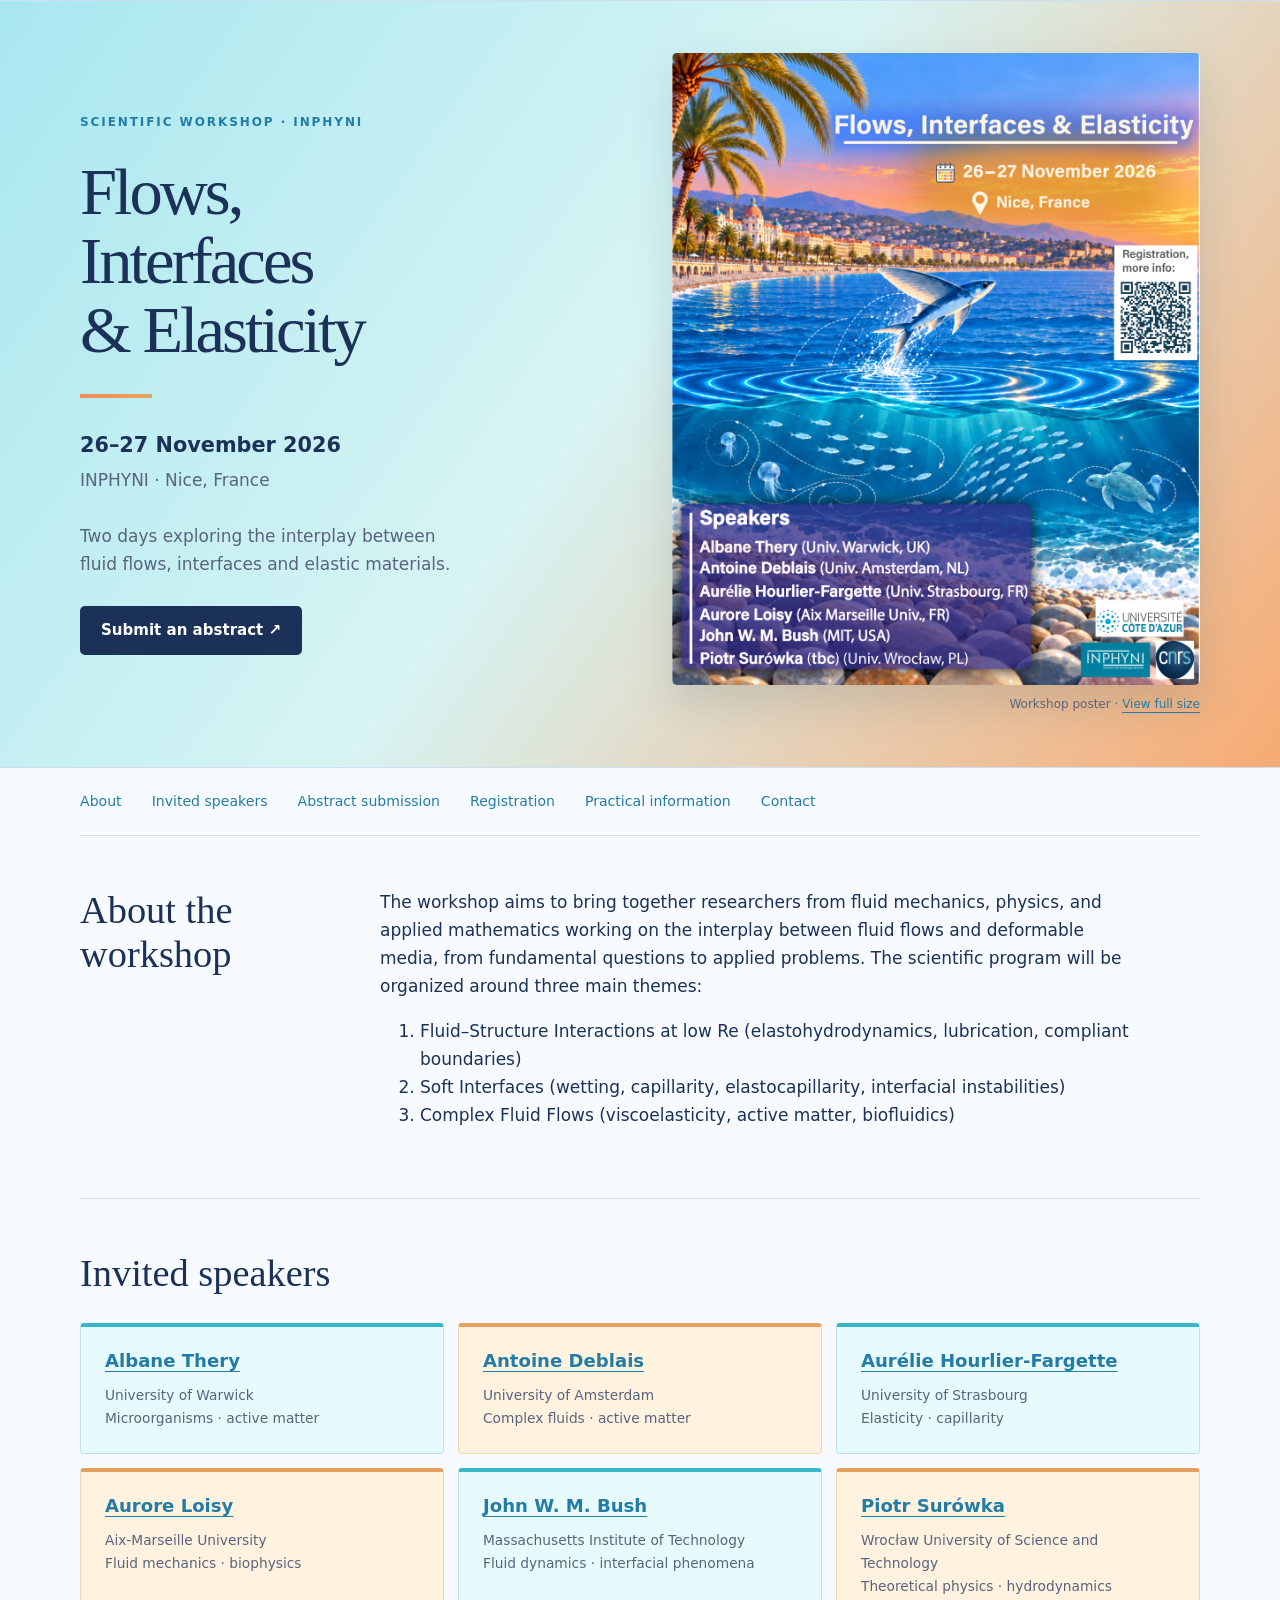
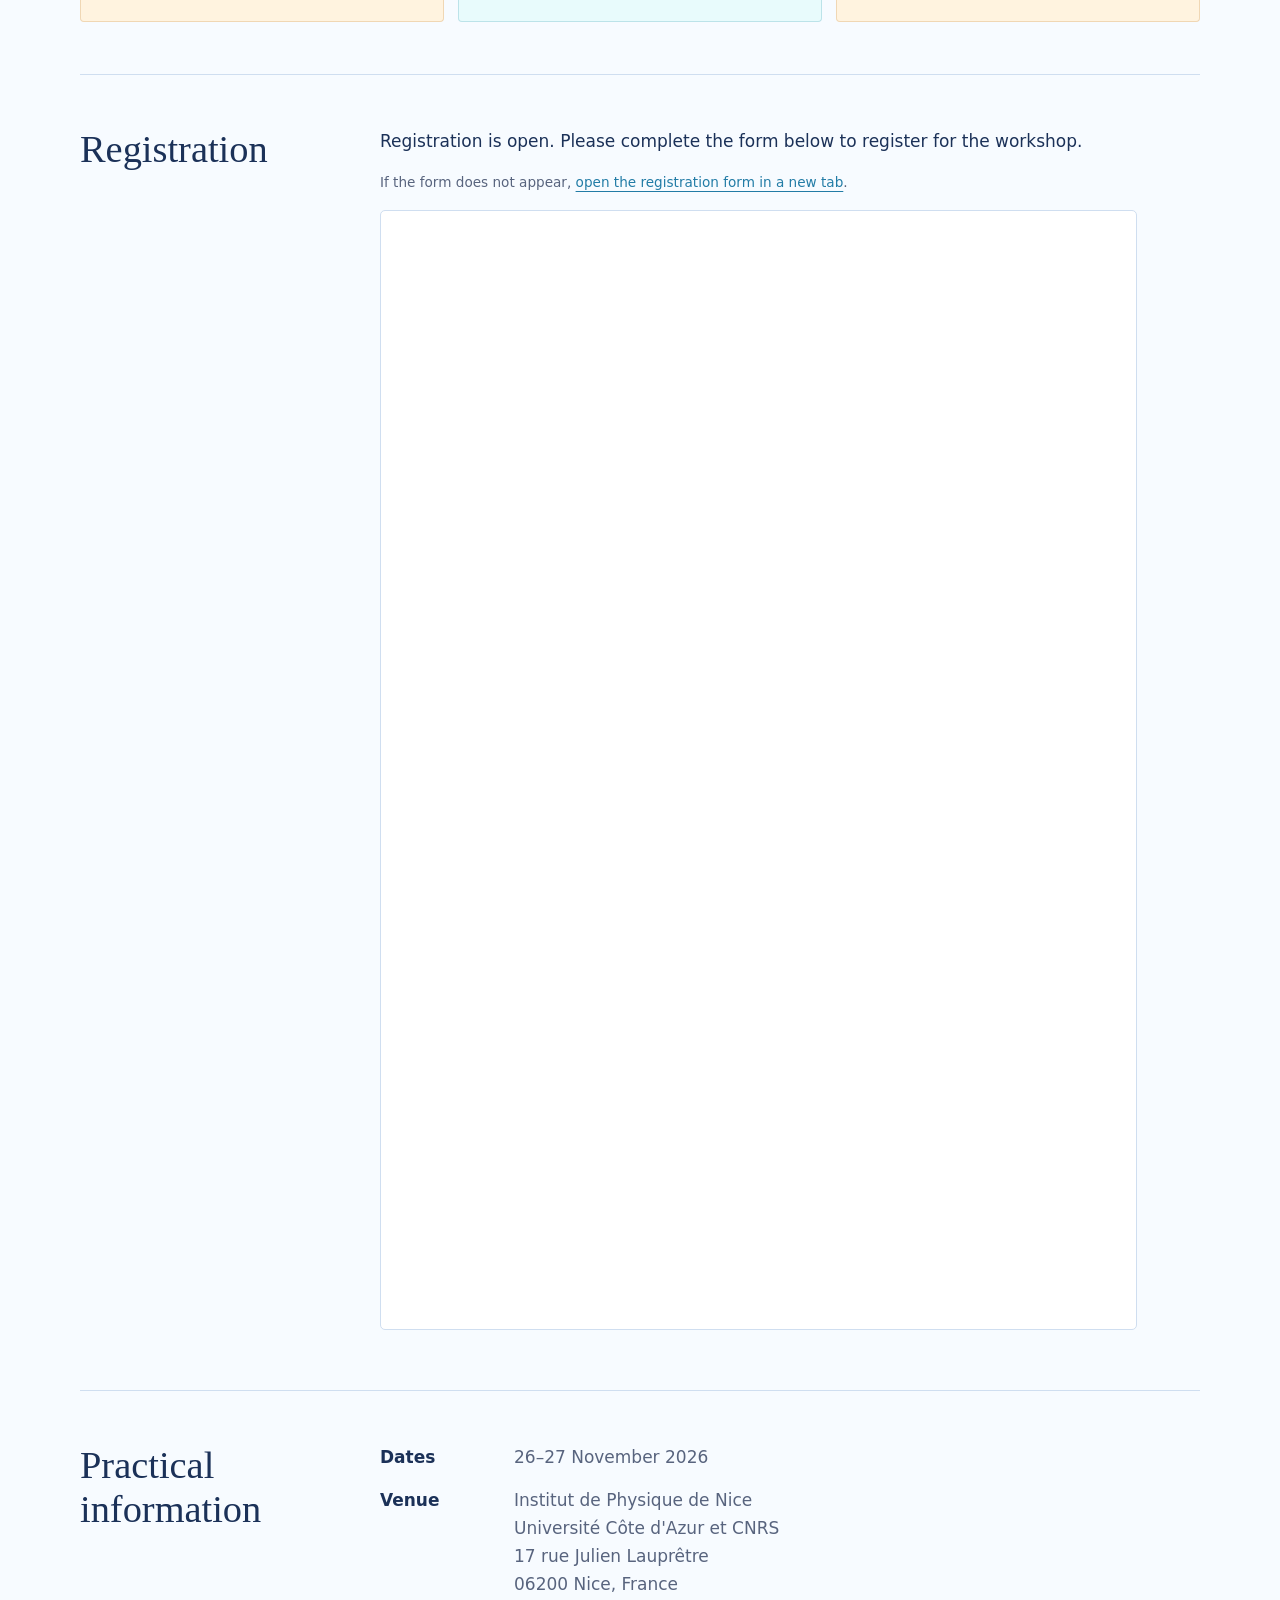
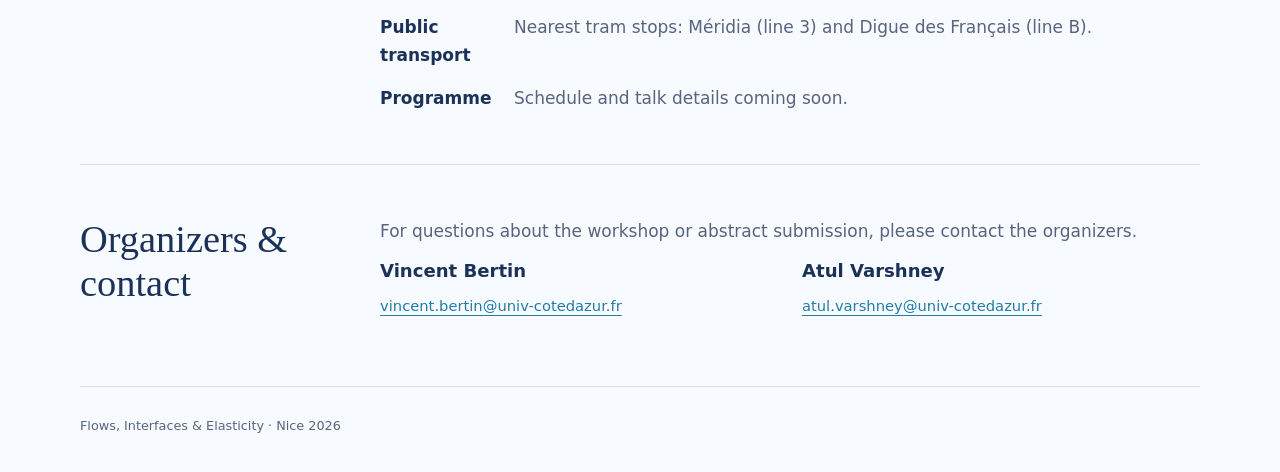
==== workshop2026.html @ 9daca14d "Add files via upload" ====
<!doctype html>
<html lang="en">
<head>
<meta charset="utf-8">
<meta name="viewport" content="width=device-width, initial-scale=1">
<meta name="description" content="Flows, Interfaces & Elasticity — a workshop at INPHYNI, Nice, France, 26–27 November 2026.">
<title>Flows, Interfaces &amp; Elasticity | Nice · November 2026</title>
<style>
:root{--ink:#143c53;--muted:#526a77;--blue:#006d91;--cyan:#bdeaf0;--paper:#f8faf9;--line:#d5e3e6;--orange:#ffd1ad;--pink:#edb7c8}
*{box-sizing:border-box}body{margin:0;background:var(--paper);color:var(--ink);font:17px/1.65 system-ui,-apple-system,BlinkMacSystemFont,"Segoe UI",sans-serif}a{color:var(--blue);text-underline-offset:4px}a:hover{text-decoration-thickness:2px}a:focus-visible{outline:3px solid #c35932;outline-offset:5px}p{margin:0 0 1rem}h1,h2,h3{line-height:1.15;margin:0;font-weight:600}h2{font-family:Georgia,serif;font-size:clamp(1.8rem,3vw,2.4rem);font-weight:400}h3{font-size:1.13rem}.wrap{width:min(1120px,calc(100% - 48px));margin:auto}.skip{position:absolute;left:16px;top:-80px;background:white;padding:10px;z-index:10}.skip:focus{top:12px}.topbar{display:flex;justify-content:space-between;align-items:center;gap:20px;padding:23px 0;font-size:.85rem}.topbar a{text-decoration:none}.edition{color:var(--muted)}.hero{background:linear-gradient(125deg,#e3f4f5 0%,#f5f6ef 57%,#f9ded9 100%);border-block:1px solid var(--line)}.hero-inner{display:grid;grid-template-columns:1fr 1fr;gap:64px;align-items:center;padding:52px 0}.eyebrow{font-size:.75rem;font-weight:700;letter-spacing:.16em;text-transform:uppercase;color:var(--blue);margin-bottom:24px}h1{font-family:Georgia,"Times New Roman",serif;font-size:clamp(2.8rem,5.2vw,4.6rem);font-weight:400;letter-spacing:-.045em;line-height:1.04}h1 span{display:block}.accent{width:72px;height:4px;background:linear-gradient(90deg,#ea9561,var(--pink));margin:30px 0}.date{font-size:1.3rem;font-weight:600;margin-bottom:3px}.place{color:var(--muted);margin-bottom:28px}.intro{max-width:36ch;color:var(--muted)}.button{display:inline-block;background:var(--ink);color:white;padding:12px 21px;border-radius:5px;text-decoration:none;font-size:.94rem;font-weight:600;margin-top:12px}.button:hover{background:var(--blue)}figure{margin:0}figure img{display:block;width:100%;height:auto;border-radius:5px;box-shadow:0 18px 45px #163c5326}figcaption{font-size:.75rem;margin-top:10px;color:var(--muted);text-align:right}.nav{display:flex;flex-wrap:wrap;gap:12px 30px;padding:22px 0;border-bottom:1px solid var(--line);font-size:.88rem}.nav a{text-decoration:none}section{padding:52px 0;border-bottom:1px solid var(--line);scroll-margin-top:20px}.section-grid{display:grid;grid-template-columns:260px 1fr;gap:40px}.copy{max-width:70ch}.muted{color:var(--muted)}.speakers{list-style:none;padding:0;margin:28px 0 0;display:grid;grid-template-columns:repeat(3,1fr);gap:14px}.speakers li{padding:24px;background:white;border:1px solid var(--line);border-top:3px solid var(--cyan);border-radius:4px}.speakers li:nth-child(even){border-top-color:var(--pink)}.speakers p{font-size:.86rem;color:var(--muted);margin:12px 0 0}.submission{background:#eef6f6;padding:28px;border-left:3px solid var(--blue);border-radius:0 5px 5px 0}.submission .button{margin:4px 0 16px}.small{font-size:.85rem}dl{margin:0;display:grid;grid-template-columns:110px 1fr;gap:15px 24px}dt{font-weight:600}dd{margin:0;color:var(--muted)}.contacts{display:grid;grid-template-columns:1fr 1fr;gap:24px}.contacts p{margin-top:12px;font-size:.92rem;overflow-wrap:anywhere}.todo{display:inline-block;background:#ffede3;color:#7c4027;padding:3px 9px;border-radius:4px;font-size:.8rem}footer{padding:28px 0 36px;display:flex;justify-content:space-between;gap:20px;color:var(--muted);font-size:.8rem}
@media(max-width:800px){.hero-inner{gap:30px}.section-grid{grid-template-columns:1fr;gap:24px}.speakers{grid-template-columns:repeat(2,1fr)}.hero-inner{padding:36px 0}h1{font-size:3rem}}
@media(max-width:580px){.wrap{width:calc(100% - 36px)}.hero-inner{grid-template-columns:1fr;gap:32px}.hero figure{max-width:420px;width:100%;margin:auto}.topbar{font-size:.76rem}.edition{white-space:nowrap}h1{font-size:clamp(2.8rem,11vw,3.6rem)}.hero .intro{max-width:none}.nav{gap:12px 22px}.speakers,.contacts{grid-template-columns:1fr}section{padding:36px 0}.submission{padding:22px}dl{grid-template-columns:1fr;gap:4px}dd{margin-bottom:14px}footer{flex-direction:column;gap:8px}}
@media print{body{background:white;font-size:11pt}.hero{background:white}.hero-inner{gap:30px;padding:20px 0}.topbar,.nav,.skip,.button{display:none}section{padding:22px 0}figure img{box-shadow:none}a{color:inherit}.speakers li,.submission{break-inside:avoid}}
</style>
<style>
:root { --ink: #1b3158; --muted: #58647e; --blue: #227ca6; --cyan: #aee8ef; --paper: #f7fbff; --line: #cfdef0; --orange: #f5a568; --pink: #e8a261; }
.hero { background: linear-gradient(125deg, #a8e7ef 0%, #d7f4f4 48%, #f7aa72 100%); }
.accent { background: linear-gradient(90deg, #f28a59, var(--pink)); }
.speakers li { background: #e8fbfc; border-color: #bce3e9; border-top: 4px solid #35b8c7; }
.speakers li:nth-child(even) { background: #fff3df; border-color: #f0d7b4; border-top-color: #e6a05e; }
.submission { background: transparent; border-left: 4px solid #35b8c7; }
.registration-frame { width: 100%; min-height: 1120px; border: 1px solid var(--line); border-radius: 5px; background: white; }
</style>
</head>
<body>
<a class="skip" href="#main">Skip to content</a>
<main id="main">
<div class="hero"><div class="wrap hero-inner">
<div><p class="eyebrow">Scientific workshop · INPHYNI</p><h1>Flows,<span>Interfaces</span><span>&amp; Elasticity</span></h1><div class="accent" aria-hidden="true"></div><p class="date">26–27 November 2026</p><p class="place">INPHYNI · Nice, France</p><p class="intro">Two days exploring the interplay between fluid flows, interfaces and elastic materials.</p><a class="button" href="#abstracts">Submit an abstract <span aria-hidden="true">↗</span></a></div>
<figure><a href="workshop2026-poster.png" aria-label="View the full workshop poster"><img src="workshop2026-poster.png" width="1145" height="1375" alt="Workshop poster: Flows, Interfaces &amp; Elasticity, 26–27 November 2026, Nice, France. A flying fish rises above a turquoise Mediterranean sea beneath a pink and orange sunset."></a><figcaption>Workshop poster · <a href="workshop2026-poster.png">View full size</a></figcaption></figure>
</div></div>
<div class="wrap">
<nav class="nav" aria-label="Workshop sections"><a href="#about">About</a><a href="#speakers">Invited speakers</a><a href="#abstracts">Abstract submission</a><a href="#registration">Registration</a><a href="#practical">Practical information</a><a href="#contact">Contact</a></nav>
<section id="about" class="section-grid"><h2>About the workshop</h2><div class="copy"><p>The workshop aims to bring together researchers from fluid mechanics, physics, and applied mathematics working on the interplay between fluid flows and deformable media, from fundamental questions to applied problems. The scientific program will be organized around three main themes:</p><ol><li>Fluid–Structure Interactions at low Re (elastohydrodynamics, lubrication, compliant boundaries)</li><li>Soft Interfaces (wetting, capillarity, elastocapillarity, interfacial instabilities)</li><li>Complex Fluid Flows (viscoelasticity, active matter, biofluidics)</li></ol></div></section>
<section id="speakers"><h2>Invited speakers</h2>
<ul class="speakers"><li><h3><a href="https://warwick.ac.uk/fac/sci/maths/people/staff/thery/" target="_blank" rel="noopener">Albane Thery</a></h3><p>University of Warwick<br>Microorganisms · active matter</p></li><li><h3><a href="https://www.uva.nl/en/profile/d/e/a.deblais/a.deblais.html" target="_blank" rel="noopener">Antoine Deblais</a></h3><p>University of Amsterdam<br>Complex fluids · active matter</p></li><li><h3><a href="https://ics-cnrs.unistra.fr/member-1005-Hourlier-Fargette%20Aur%C3%A9lie.html" target="_blank" rel="noopener">Aurélie Hourlier-Fargette</a></h3><p>University of Strasbourg<br>Elasticity · capillarity</p></li><li><h3><a href="https://auroreloisy.github.io/" target="_blank" rel="noopener">Aurore Loisy</a></h3><p>Aix-Marseille University<br>Fluid mechanics · biophysics</p></li><li><h3><a href="https://math.mit.edu/directory/profile.html?pid=35" target="_blank" rel="noopener">John W. M. Bush</a></h3><p>Massachusetts Institute of Technology<br>Fluid dynamics · interfacial phenomena</p></li><li><h3><a href="https://surowka.kft.pwr.edu.pl/" target="_blank" rel="noopener">Piotr Surówka</a></h3><p>Wrocław University of Science and Technology<br>Theoretical physics · hydrodynamics</p></li></ul></section>
<section id="registration" class="section-grid"><h2>Registration</h2><div class="copy"><p>Registration is open. Please complete the form below to register for the workshop.</p><p class="small muted">If the form does not appear, <a href="https://docs.google.com/forms/d/e/1FAIpQLScHhDql3M7NqMBS3jYIjuFg_qmrz_577LHNUtNc5DKXLrAidw/viewform?usp=publish-editor" target="_blank" rel="noopener">open the registration form in a new tab</a>.</p><iframe class="registration-frame" src="https://docs.google.com/forms/d/e/1FAIpQLScHhDql3M7NqMBS3jYIjuFg_qmrz_577LHNUtNc5DKXLrAidw/viewform?embedded=true" title="Workshop registration form">Loading…</iframe></div></section>
<section id="practical" class="section-grid"><h2>Practical information</h2><dl><dt>Dates</dt><dd><time datetime="2026-11-26">26</time>–<time datetime="2026-11-27">27 November 2026</time></dd><dt>Venue</dt><dd>Institut de Physique de Nice<br>Université Côte d'Azur et CNRS<br>17 rue Julien Lauprêtre<br>06200 Nice, France</dd><dt>Public transport</dt><dd>Nearest tram stops: Méridia (line 3) and Digue des Français (line B).</dd><dt>Programme</dt><dd>Schedule and talk details coming soon.</dd></dl></section>
<section id="contact" class="section-grid"><h2>Organizers &amp; contact</h2><div><p class="muted">For questions about the workshop or abstract submission, please contact the organizers.</p><div class="contacts"><div><h3>Vincent Bertin</h3><p><a href="mailto:vincent.bertin@univ-cotedazur.fr">vincent.bertin@univ-cotedazur.fr</a></p></div><div><h3>Atul Varshney</h3><p><a href="mailto:atul.varshney@univ-cotedazur.fr">atul.varshney@univ-cotedazur.fr</a></p></div></div></div></section>
<footer><span>Flows, Interfaces &amp; Elasticity · Nice 2026</span></footer>
</div>
</main>
</body>
</html>
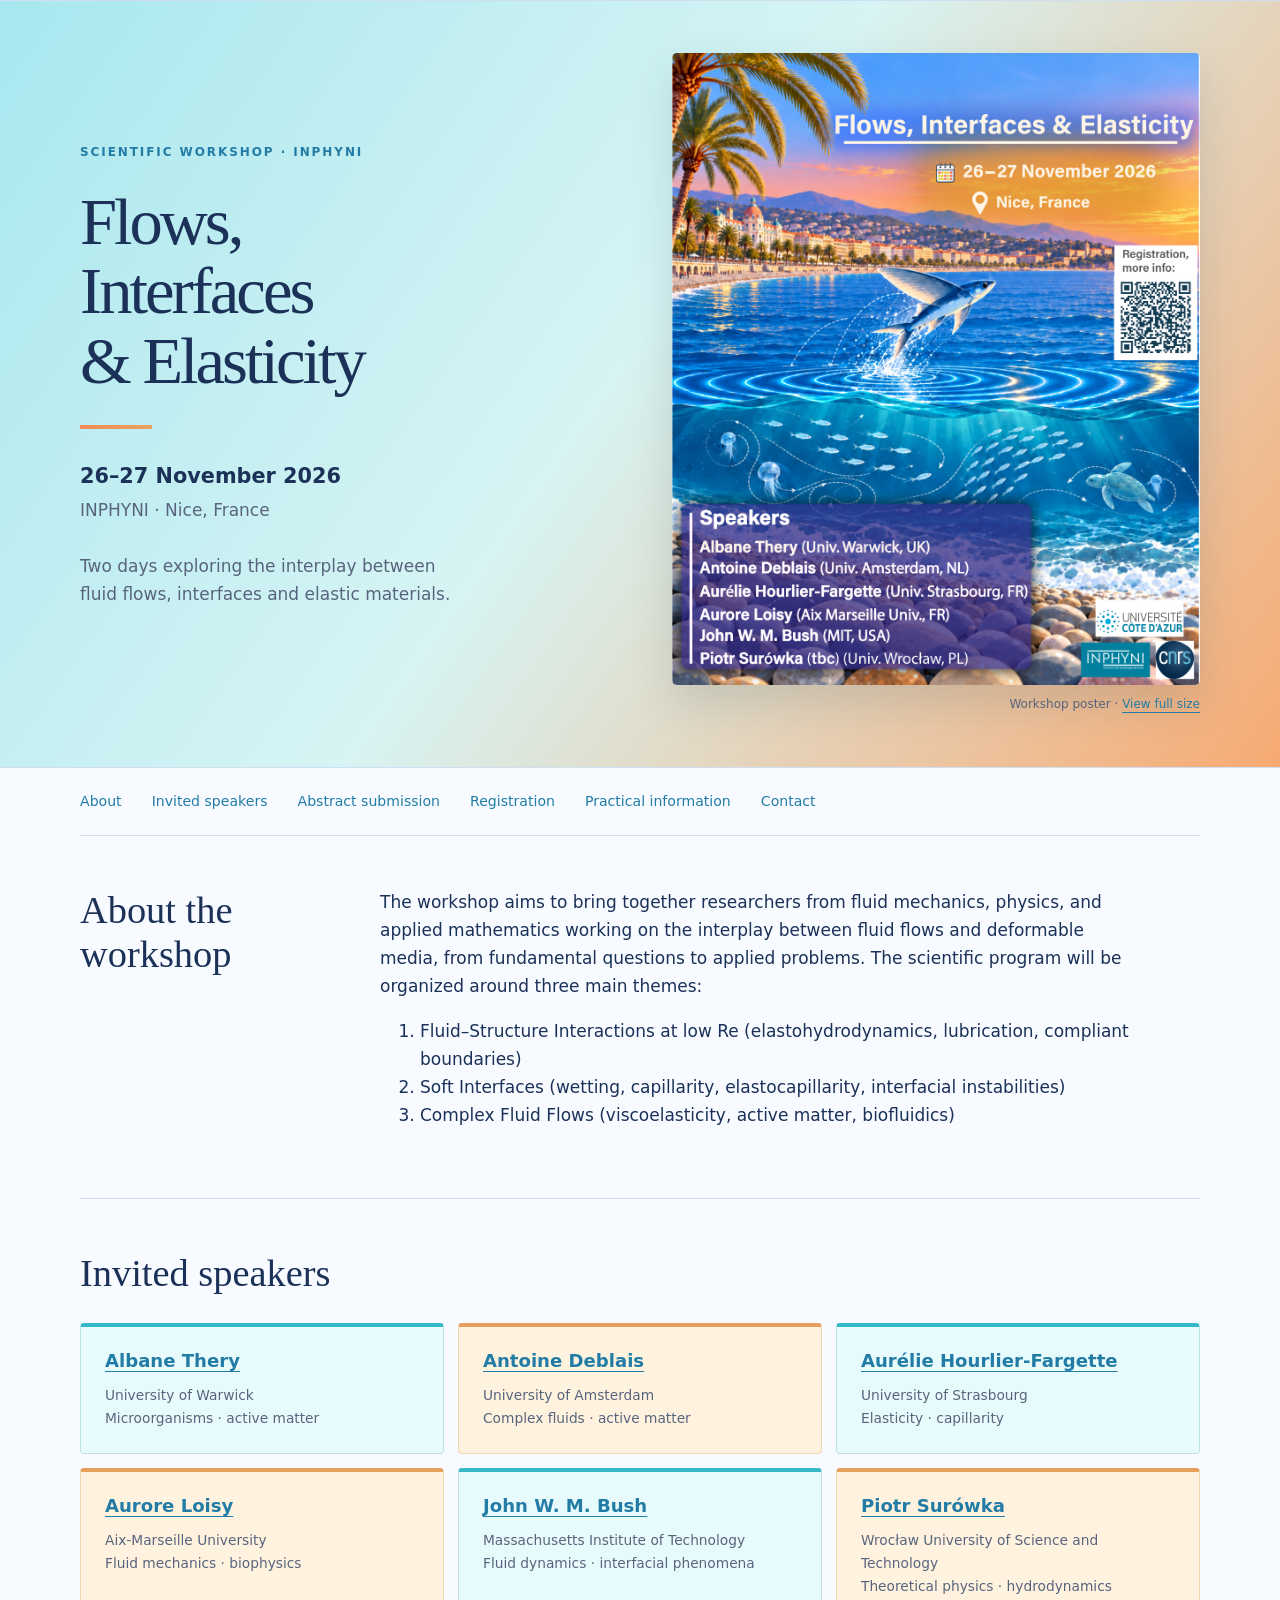
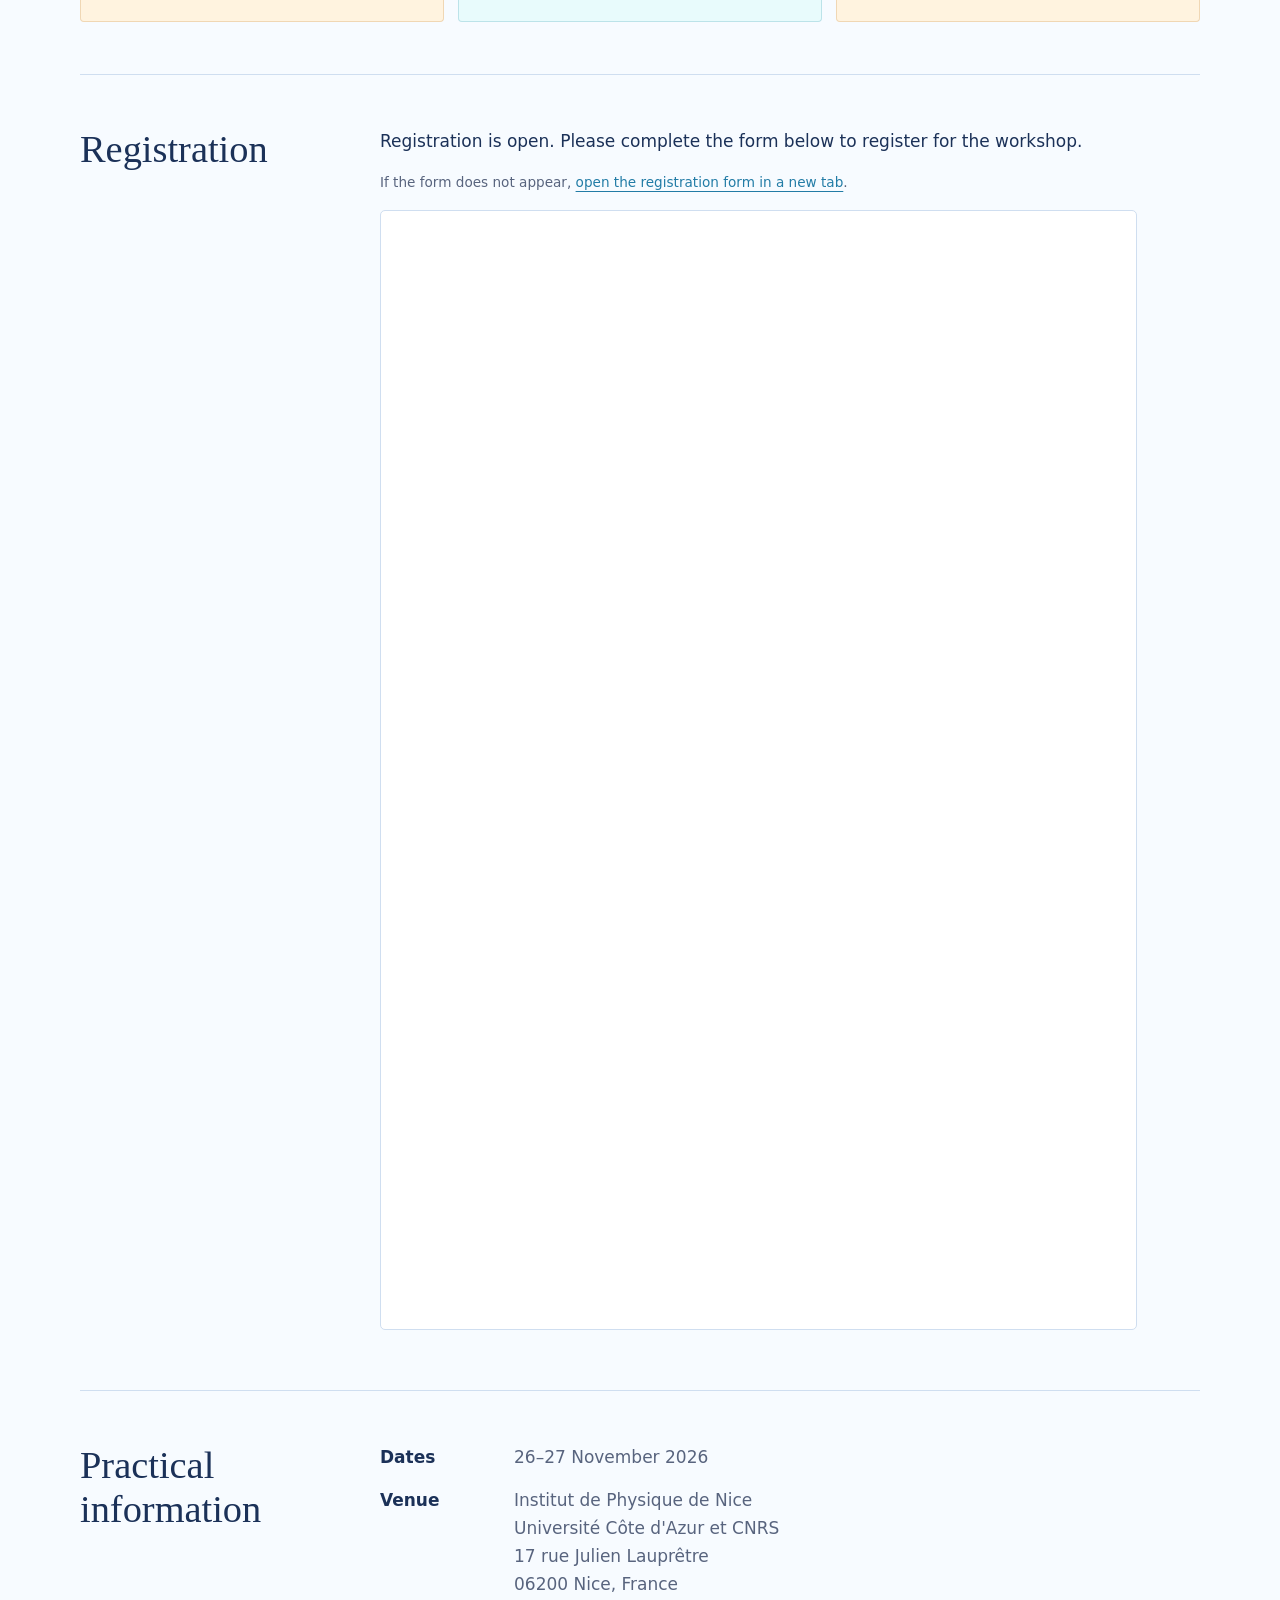
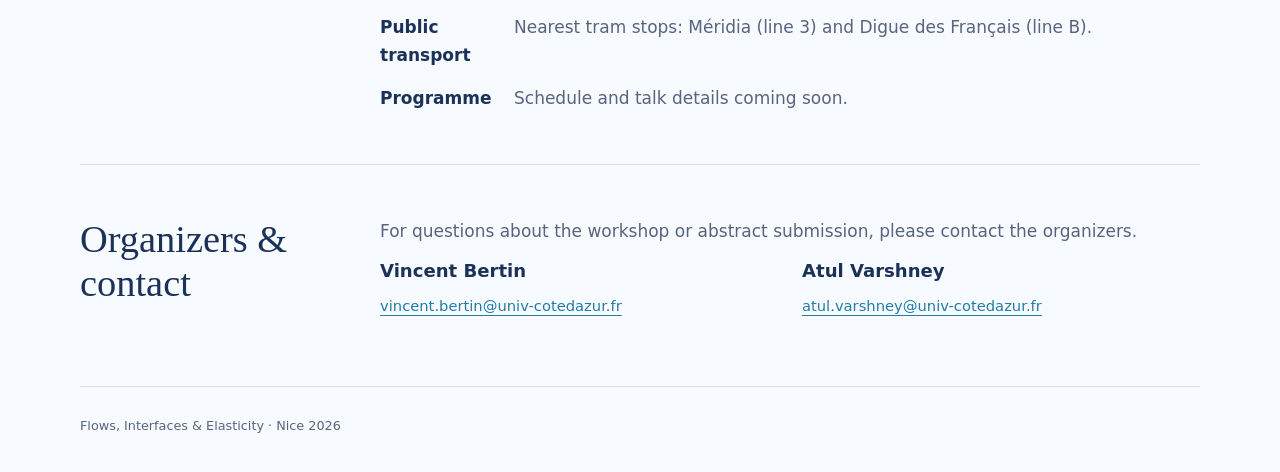
==== commit 0c85174c: "Add files via upload" ====
--- a/workshop2026.html
+++ b/workshop2026.html
@@ -26,7 +26,7 @@
 <a class="skip" href="#main">Skip to content</a>
 <main id="main">
 <div class="hero"><div class="wrap hero-inner">
-<div><p class="eyebrow">Scientific workshop · INPHYNI</p><h1>Flows,<span>Interfaces</span><span>&amp; Elasticity</span></h1><div class="accent" aria-hidden="true"></div><p class="date">26–27 November 2026</p><p class="place">INPHYNI · Nice, France</p><p class="intro">Two days exploring the interplay between fluid flows, interfaces and elastic materials.</p><a class="button" href="#abstracts">Submit an abstract <span aria-hidden="true">↗</span></a></div>
+<div><p class="eyebrow">Scientific workshop · INPHYNI</p><h1>Flows,<span>Interfaces</span><span>&amp; Elasticity</span></h1><div class="accent" aria-hidden="true"></div><p class="date">26–27 November 2026</p><p class="place">INPHYNI · Nice, France</p><p class="intro">Two days exploring the interplay between fluid flows, interfaces and elastic materials.</p></div>
 <figure><a href="workshop2026-poster.png" aria-label="View the full workshop poster"><img src="workshop2026-poster.png" width="1145" height="1375" alt="Workshop poster: Flows, Interfaces &amp; Elasticity, 26–27 November 2026, Nice, France. A flying fish rises above a turquoise Mediterranean sea beneath a pink and orange sunset."></a><figcaption>Workshop poster · <a href="workshop2026-poster.png">View full size</a></figcaption></figure>
 </div></div>
 <div class="wrap">
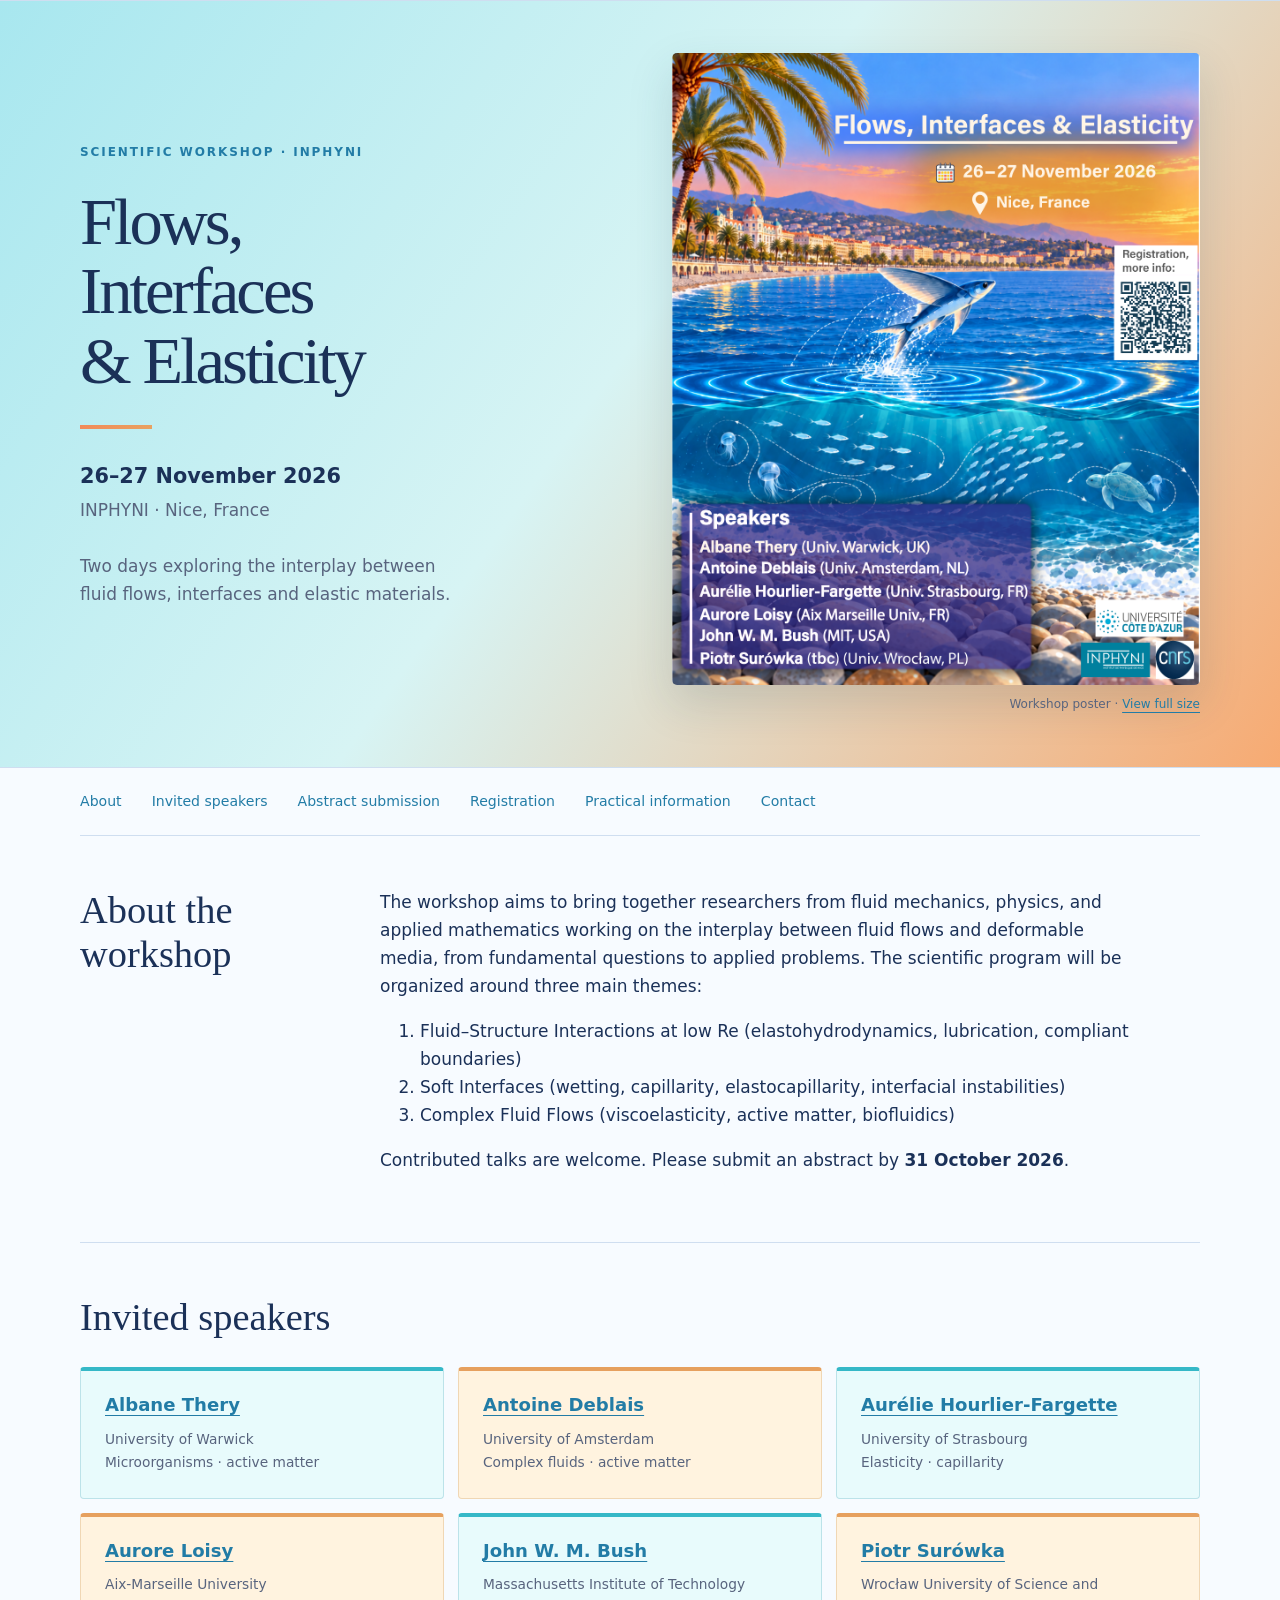
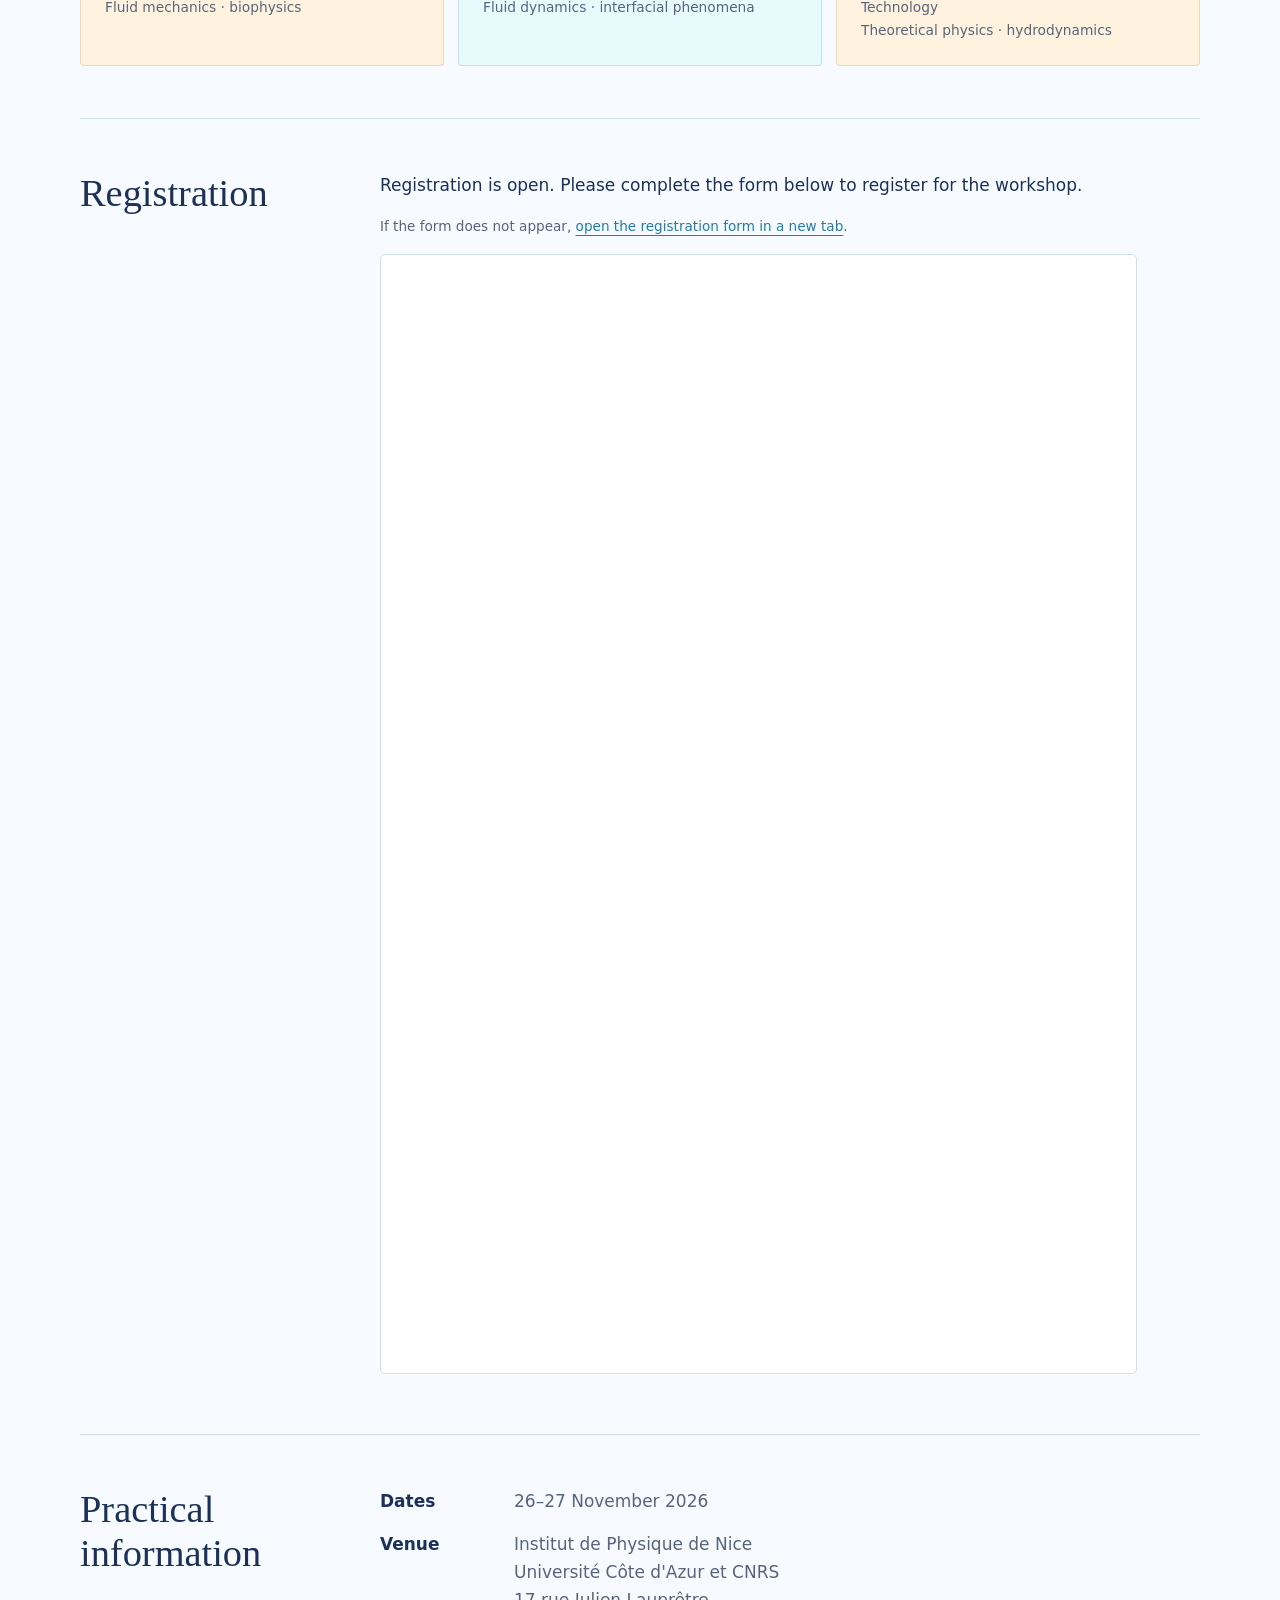
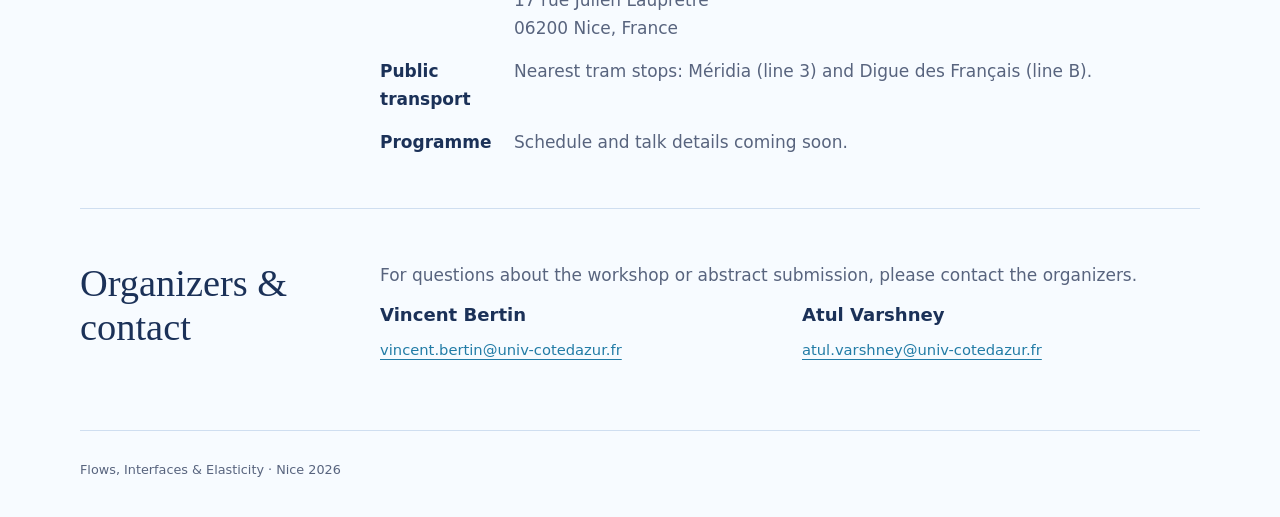
==== commit 3cf4326d: "Add files via upload" ====
--- a/workshop2026.html
+++ b/workshop2026.html
@@ -31,7 +31,7 @@
 </div></div>
 <div class="wrap">
 <nav class="nav" aria-label="Workshop sections"><a href="#about">About</a><a href="#speakers">Invited speakers</a><a href="#abstracts">Abstract submission</a><a href="#registration">Registration</a><a href="#practical">Practical information</a><a href="#contact">Contact</a></nav>
-<section id="about" class="section-grid"><h2>About the workshop</h2><div class="copy"><p>The workshop aims to bring together researchers from fluid mechanics, physics, and applied mathematics working on the interplay between fluid flows and deformable media, from fundamental questions to applied problems. The scientific program will be organized around three main themes:</p><ol><li>Fluid–Structure Interactions at low Re (elastohydrodynamics, lubrication, compliant boundaries)</li><li>Soft Interfaces (wetting, capillarity, elastocapillarity, interfacial instabilities)</li><li>Complex Fluid Flows (viscoelasticity, active matter, biofluidics)</li></ol></div></section>
+<section id="about" class="section-grid"><h2>About the workshop</h2><div class="copy"><p>The workshop aims to bring together researchers from fluid mechanics, physics, and applied mathematics working on the interplay between fluid flows and deformable media, from fundamental questions to applied problems. The scientific program will be organized around three main themes:</p><ol><li>Fluid–Structure Interactions at low Re (elastohydrodynamics, lubrication, compliant boundaries)</li><li>Soft Interfaces (wetting, capillarity, elastocapillarity, interfacial instabilities)</li><li>Complex Fluid Flows (viscoelasticity, active matter, biofluidics)</li></ol><p>Contributed talks are welcome. Please submit an abstract by <strong>31 October 2026</strong>.</p></div></section>
 <section id="speakers"><h2>Invited speakers</h2>
 <ul class="speakers"><li><h3><a href="https://warwick.ac.uk/fac/sci/maths/people/staff/thery/" target="_blank" rel="noopener">Albane Thery</a></h3><p>University of Warwick<br>Microorganisms · active matter</p></li><li><h3><a href="https://www.uva.nl/en/profile/d/e/a.deblais/a.deblais.html" target="_blank" rel="noopener">Antoine Deblais</a></h3><p>University of Amsterdam<br>Complex fluids · active matter</p></li><li><h3><a href="https://ics-cnrs.unistra.fr/member-1005-Hourlier-Fargette%20Aur%C3%A9lie.html" target="_blank" rel="noopener">Aurélie Hourlier-Fargette</a></h3><p>University of Strasbourg<br>Elasticity · capillarity</p></li><li><h3><a href="https://auroreloisy.github.io/" target="_blank" rel="noopener">Aurore Loisy</a></h3><p>Aix-Marseille University<br>Fluid mechanics · biophysics</p></li><li><h3><a href="https://math.mit.edu/directory/profile.html?pid=35" target="_blank" rel="noopener">John W. M. Bush</a></h3><p>Massachusetts Institute of Technology<br>Fluid dynamics · interfacial phenomena</p></li><li><h3><a href="https://surowka.kft.pwr.edu.pl/" target="_blank" rel="noopener">Piotr Surówka</a></h3><p>Wrocław University of Science and Technology<br>Theoretical physics · hydrodynamics</p></li></ul></section>
 <section id="registration" class="section-grid"><h2>Registration</h2><div class="copy"><p>Registration is open. Please complete the form below to register for the workshop.</p><p class="small muted">If the form does not appear, <a href="https://docs.google.com/forms/d/e/1FAIpQLScHhDql3M7NqMBS3jYIjuFg_qmrz_577LHNUtNc5DKXLrAidw/viewform?usp=publish-editor" target="_blank" rel="noopener">open the registration form in a new tab</a>.</p><iframe class="registration-frame" src="https://docs.google.com/forms/d/e/1FAIpQLScHhDql3M7NqMBS3jYIjuFg_qmrz_577LHNUtNc5DKXLrAidw/viewform?embedded=true" title="Workshop registration form">Loading…</iframe></div></section>
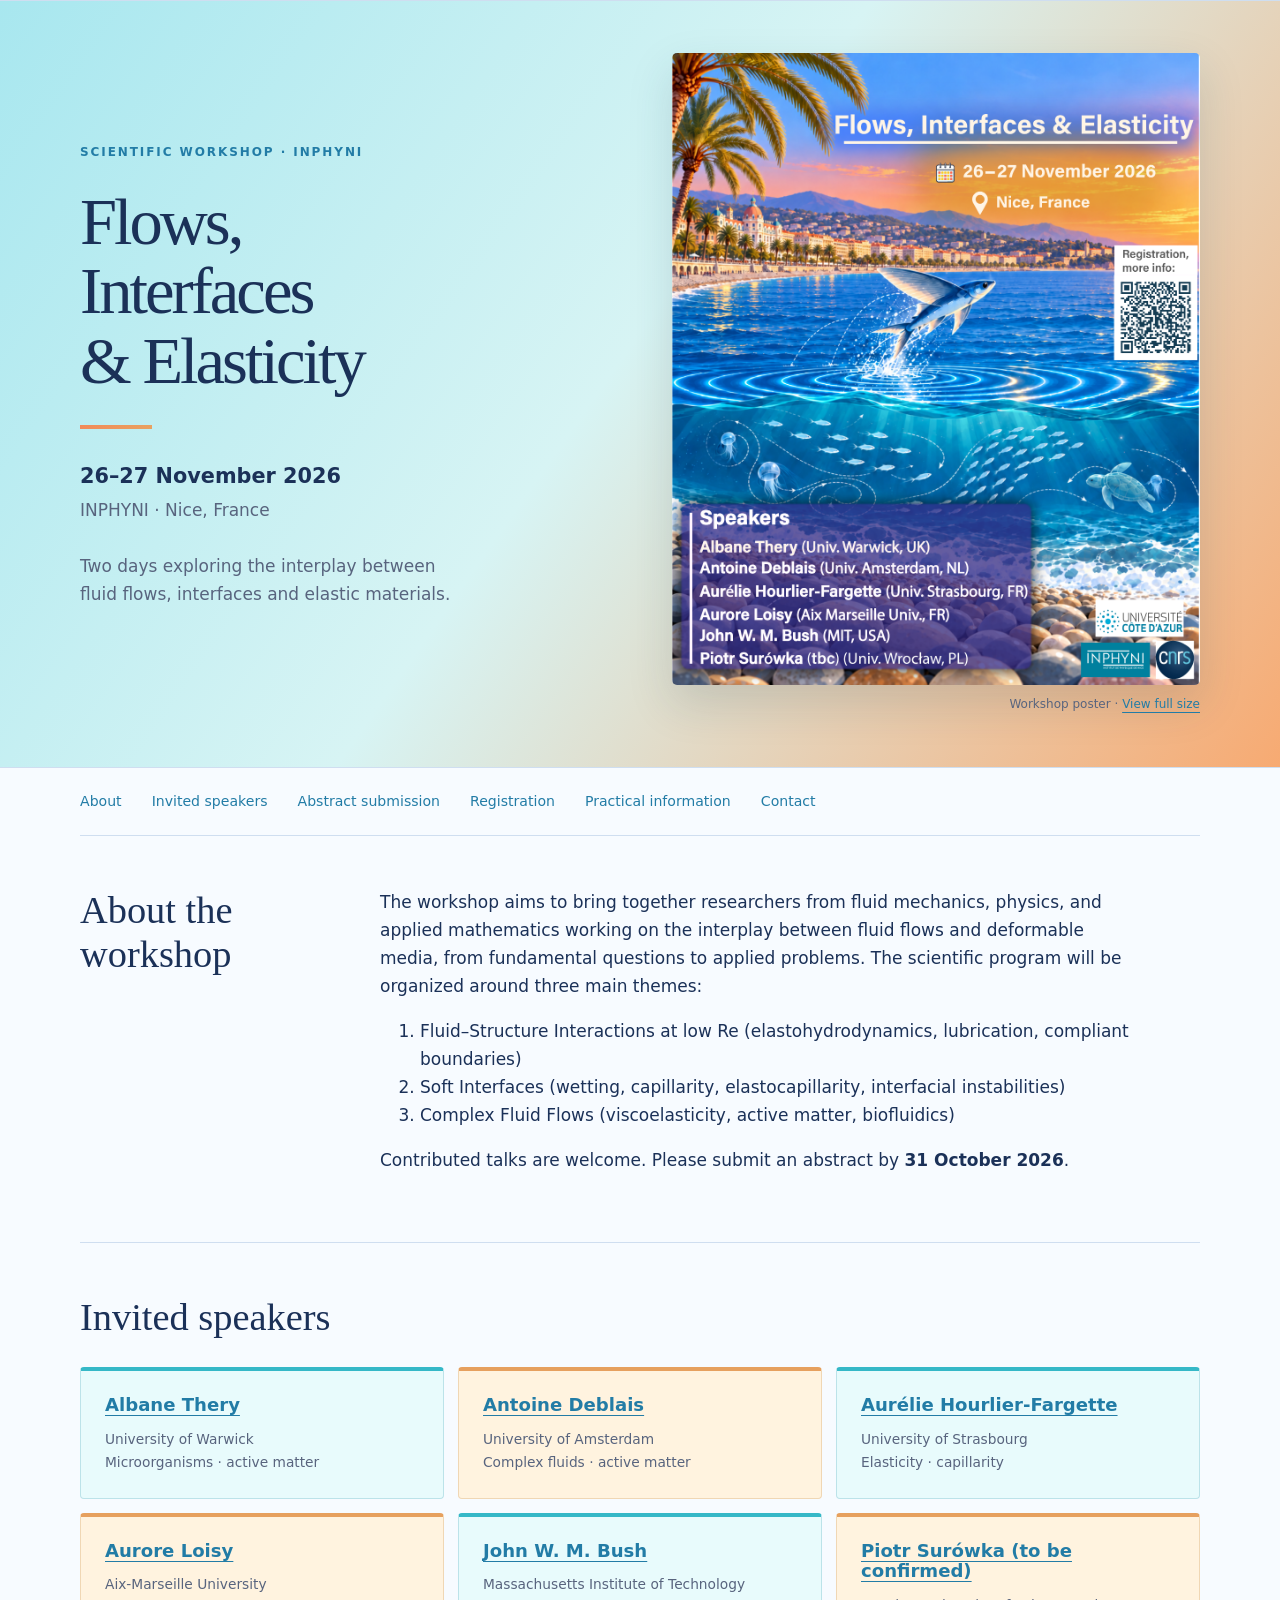
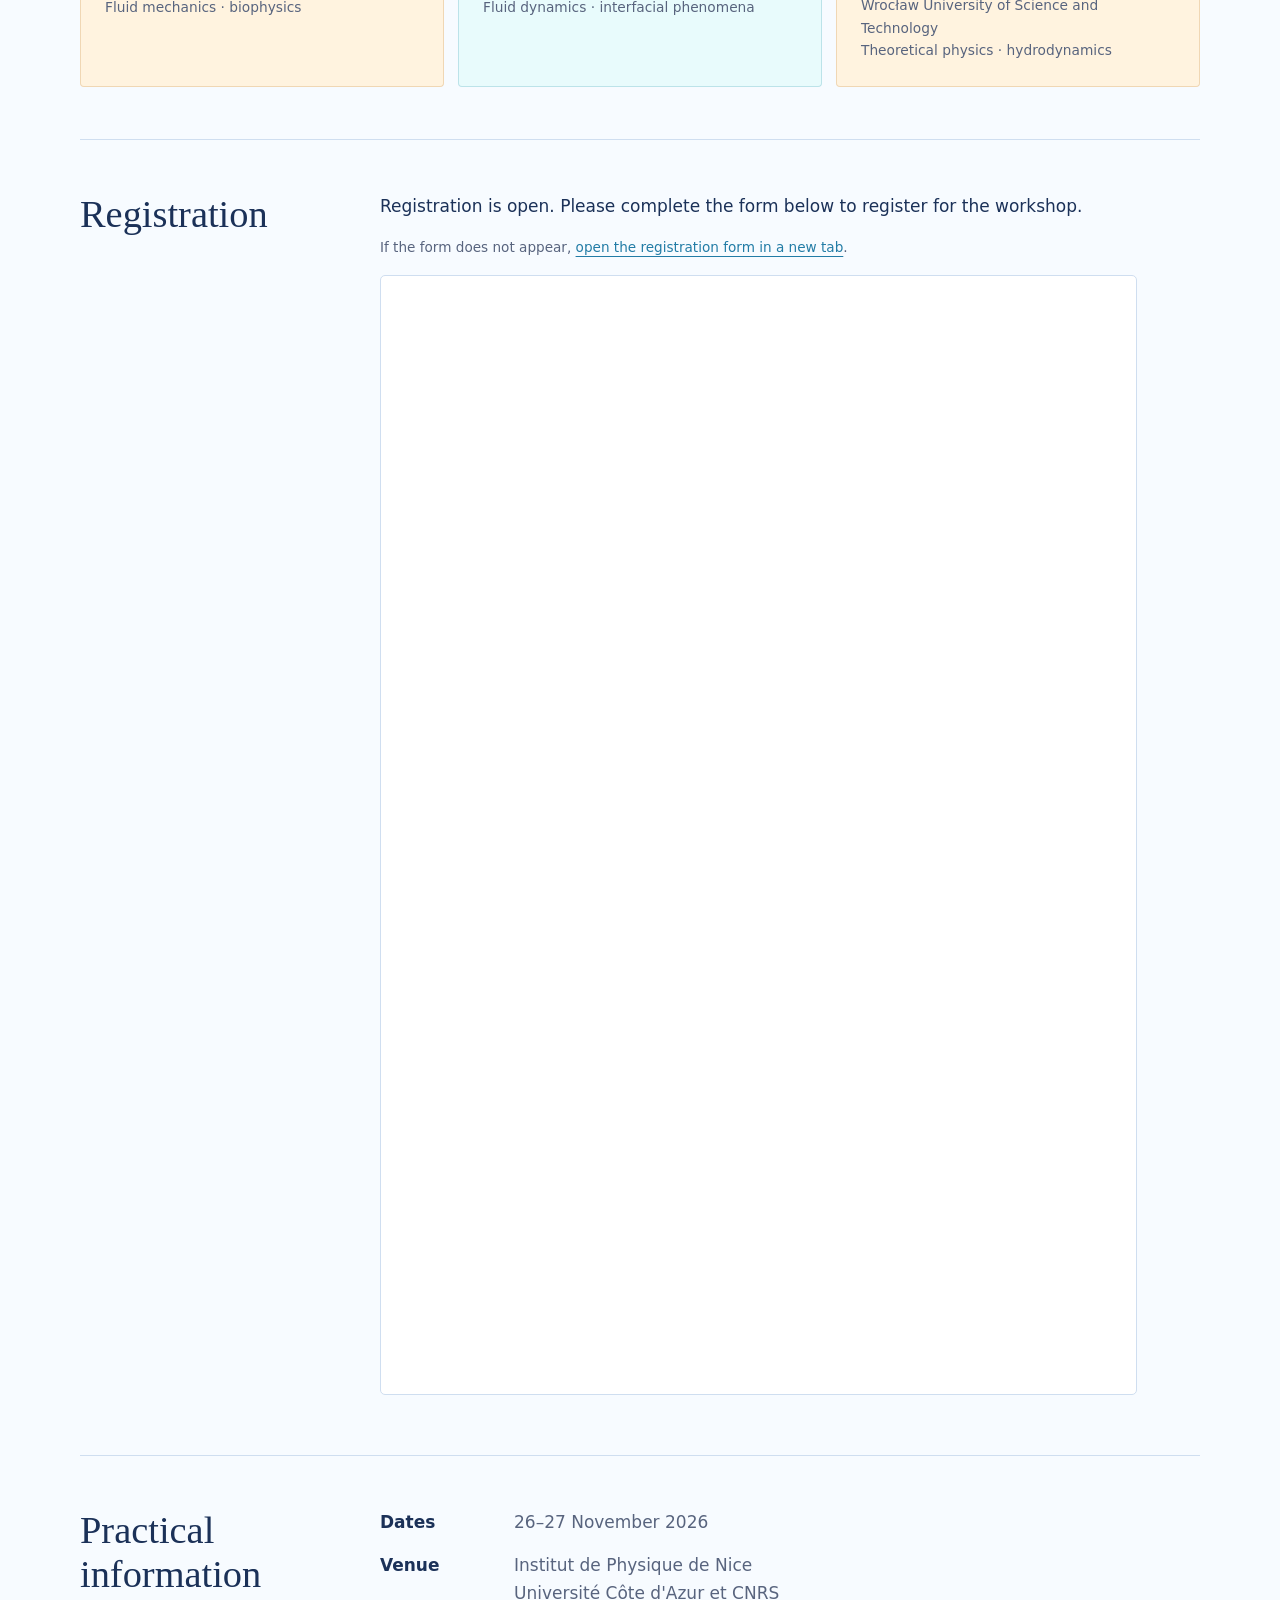
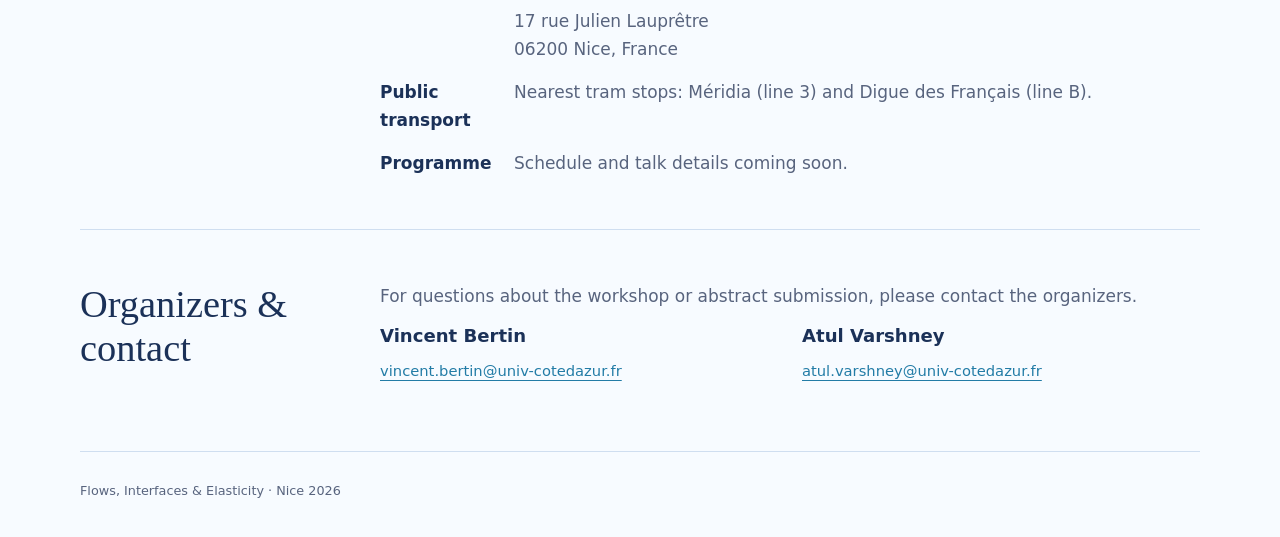
==== commit d9e020e0: "Add files via upload" ====
--- a/workshop2026.html
+++ b/workshop2026.html
@@ -33,7 +33,7 @@
 <nav class="nav" aria-label="Workshop sections"><a href="#about">About</a><a href="#speakers">Invited speakers</a><a href="#abstracts">Abstract submission</a><a href="#registration">Registration</a><a href="#practical">Practical information</a><a href="#contact">Contact</a></nav>
 <section id="about" class="section-grid"><h2>About the workshop</h2><div class="copy"><p>The workshop aims to bring together researchers from fluid mechanics, physics, and applied mathematics working on the interplay between fluid flows and deformable media, from fundamental questions to applied problems. The scientific program will be organized around three main themes:</p><ol><li>Fluid–Structure Interactions at low Re (elastohydrodynamics, lubrication, compliant boundaries)</li><li>Soft Interfaces (wetting, capillarity, elastocapillarity, interfacial instabilities)</li><li>Complex Fluid Flows (viscoelasticity, active matter, biofluidics)</li></ol><p>Contributed talks are welcome. Please submit an abstract by <strong>31 October 2026</strong>.</p></div></section>
 <section id="speakers"><h2>Invited speakers</h2>
-<ul class="speakers"><li><h3><a href="https://warwick.ac.uk/fac/sci/maths/people/staff/thery/" target="_blank" rel="noopener">Albane Thery</a></h3><p>University of Warwick<br>Microorganisms · active matter</p></li><li><h3><a href="https://www.uva.nl/en/profile/d/e/a.deblais/a.deblais.html" target="_blank" rel="noopener">Antoine Deblais</a></h3><p>University of Amsterdam<br>Complex fluids · active matter</p></li><li><h3><a href="https://ics-cnrs.unistra.fr/member-1005-Hourlier-Fargette%20Aur%C3%A9lie.html" target="_blank" rel="noopener">Aurélie Hourlier-Fargette</a></h3><p>University of Strasbourg<br>Elasticity · capillarity</p></li><li><h3><a href="https://auroreloisy.github.io/" target="_blank" rel="noopener">Aurore Loisy</a></h3><p>Aix-Marseille University<br>Fluid mechanics · biophysics</p></li><li><h3><a href="https://math.mit.edu/directory/profile.html?pid=35" target="_blank" rel="noopener">John W. M. Bush</a></h3><p>Massachusetts Institute of Technology<br>Fluid dynamics · interfacial phenomena</p></li><li><h3><a href="https://surowka.kft.pwr.edu.pl/" target="_blank" rel="noopener">Piotr Surówka</a></h3><p>Wrocław University of Science and Technology<br>Theoretical physics · hydrodynamics</p></li></ul></section>
+<ul class="speakers"><li><h3><a href="https://warwick.ac.uk/fac/sci/maths/people/staff/thery/" target="_blank" rel="noopener">Albane Thery</a></h3><p>University of Warwick<br>Microorganisms · active matter</p></li><li><h3><a href="https://www.uva.nl/en/profile/d/e/a.deblais/a.deblais.html" target="_blank" rel="noopener">Antoine Deblais</a></h3><p>University of Amsterdam<br>Complex fluids · active matter</p></li><li><h3><a href="https://ics-cnrs.unistra.fr/member-1005-Hourlier-Fargette%20Aur%C3%A9lie.html" target="_blank" rel="noopener">Aurélie Hourlier-Fargette</a></h3><p>University of Strasbourg<br>Elasticity · capillarity</p></li><li><h3><a href="https://auroreloisy.github.io/" target="_blank" rel="noopener">Aurore Loisy</a></h3><p>Aix-Marseille University<br>Fluid mechanics · biophysics</p></li><li><h3><a href="https://math.mit.edu/directory/profile.html?pid=35" target="_blank" rel="noopener">John W. M. Bush</a></h3><p>Massachusetts Institute of Technology<br>Fluid dynamics · interfacial phenomena</p></li><li><h3><a href="https://surowka.kft.pwr.edu.pl/" target="_blank" rel="noopener">Piotr Surówka (to be confirmed)</a></h3><p>Wrocław University of Science and Technology<br>Theoretical physics · hydrodynamics</p></li></ul></section>
 <section id="registration" class="section-grid"><h2>Registration</h2><div class="copy"><p>Registration is open. Please complete the form below to register for the workshop.</p><p class="small muted">If the form does not appear, <a href="https://docs.google.com/forms/d/e/1FAIpQLScHhDql3M7NqMBS3jYIjuFg_qmrz_577LHNUtNc5DKXLrAidw/viewform?usp=publish-editor" target="_blank" rel="noopener">open the registration form in a new tab</a>.</p><iframe class="registration-frame" src="https://docs.google.com/forms/d/e/1FAIpQLScHhDql3M7NqMBS3jYIjuFg_qmrz_577LHNUtNc5DKXLrAidw/viewform?embedded=true" title="Workshop registration form">Loading…</iframe></div></section>
 <section id="practical" class="section-grid"><h2>Practical information</h2><dl><dt>Dates</dt><dd><time datetime="2026-11-26">26</time>–<time datetime="2026-11-27">27 November 2026</time></dd><dt>Venue</dt><dd>Institut de Physique de Nice<br>Université Côte d'Azur et CNRS<br>17 rue Julien Lauprêtre<br>06200 Nice, France</dd><dt>Public transport</dt><dd>Nearest tram stops: Méridia (line 3) and Digue des Français (line B).</dd><dt>Programme</dt><dd>Schedule and talk details coming soon.</dd></dl></section>
 <section id="contact" class="section-grid"><h2>Organizers &amp; contact</h2><div><p class="muted">For questions about the workshop or abstract submission, please contact the organizers.</p><div class="contacts"><div><h3>Vincent Bertin</h3><p><a href="mailto:vincent.bertin@univ-cotedazur.fr">vincent.bertin@univ-cotedazur.fr</a></p></div><div><h3>Atul Varshney</h3><p><a href="mailto:atul.varshney@univ-cotedazur.fr">atul.varshney@univ-cotedazur.fr</a></p></div></div></div></section>
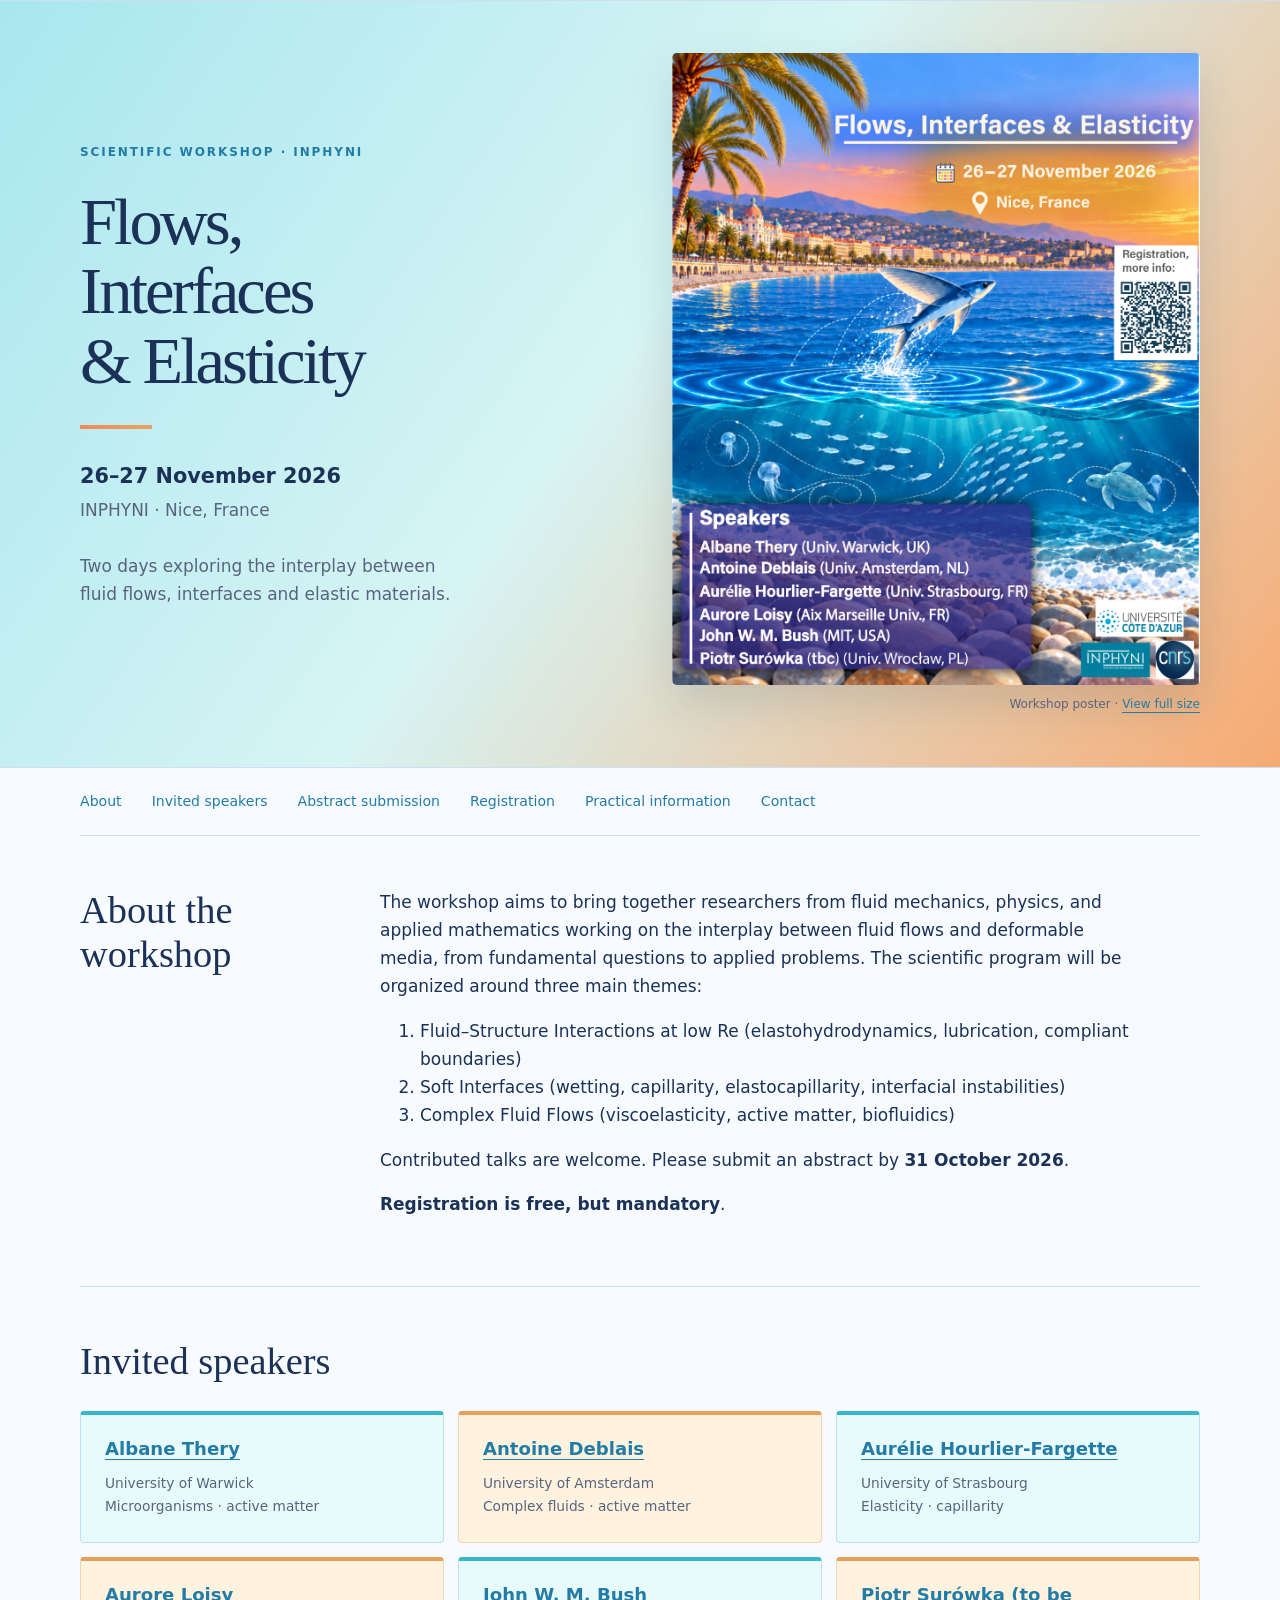
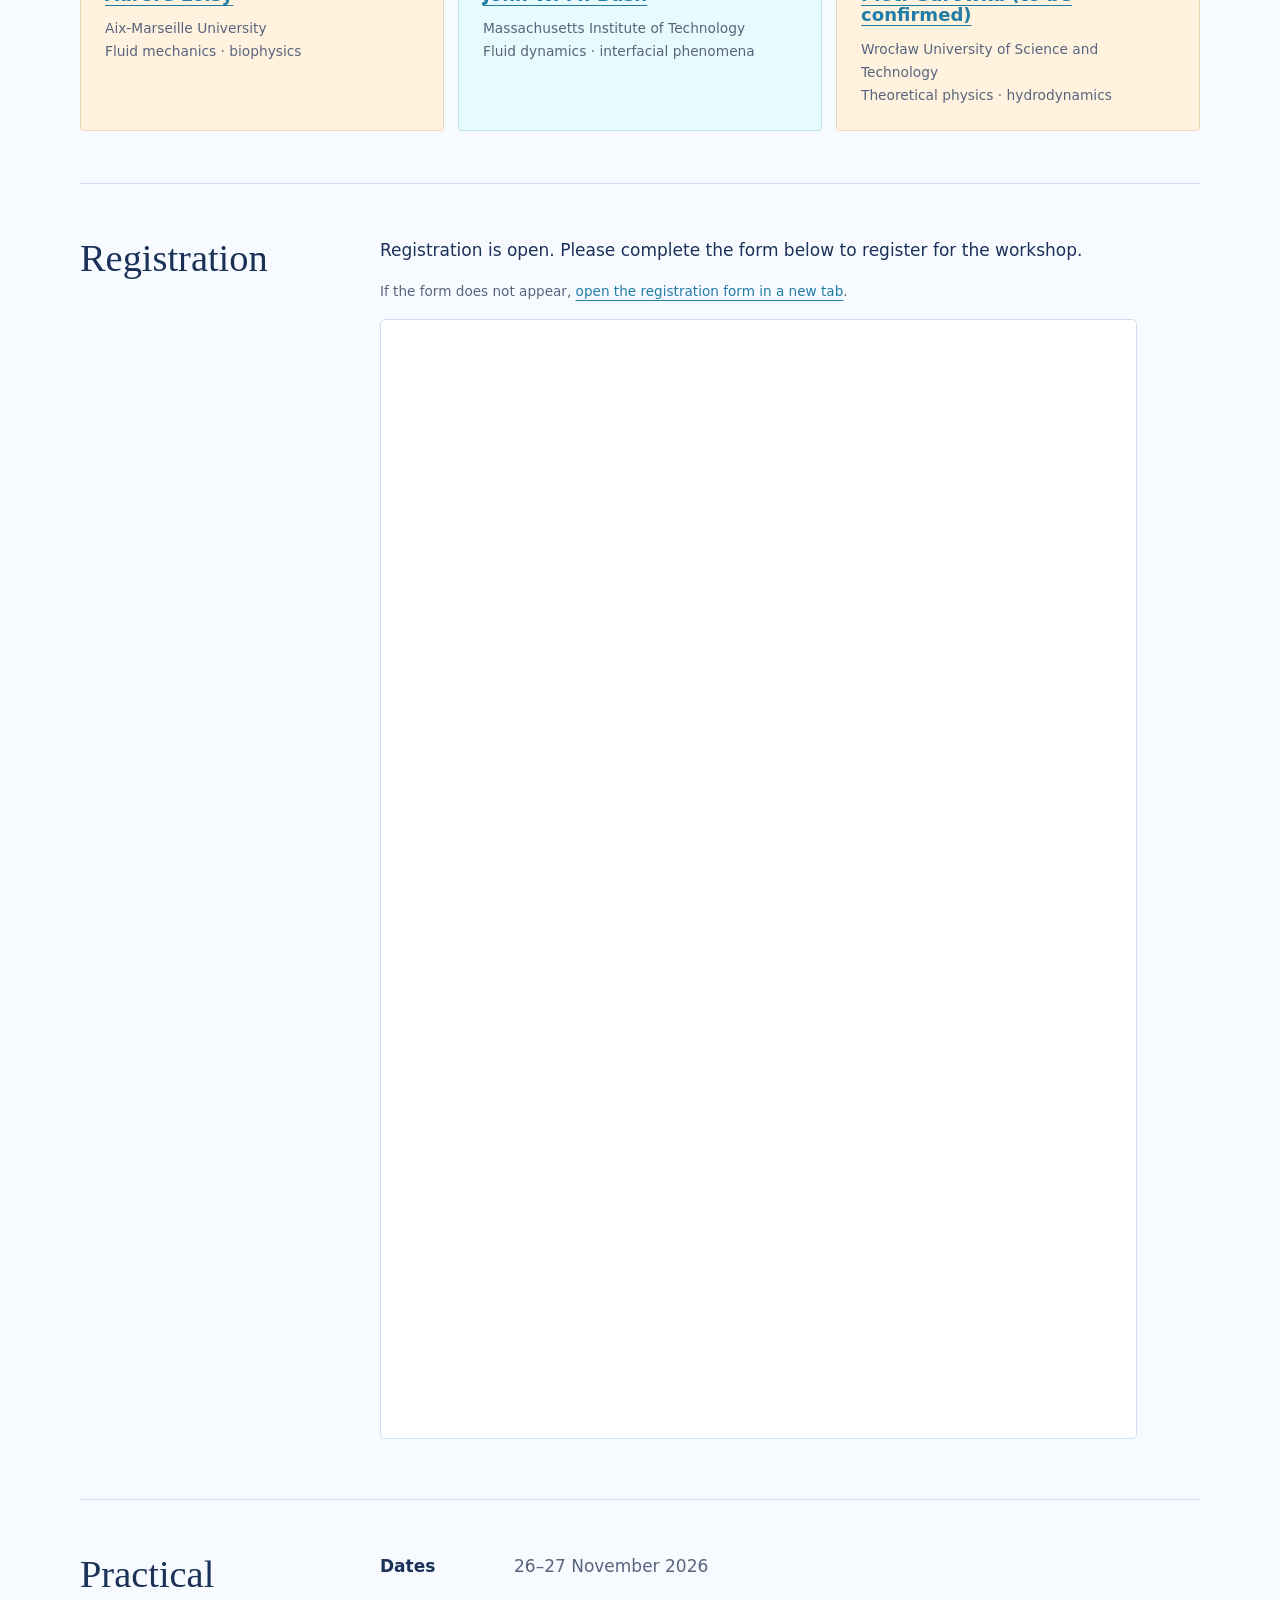
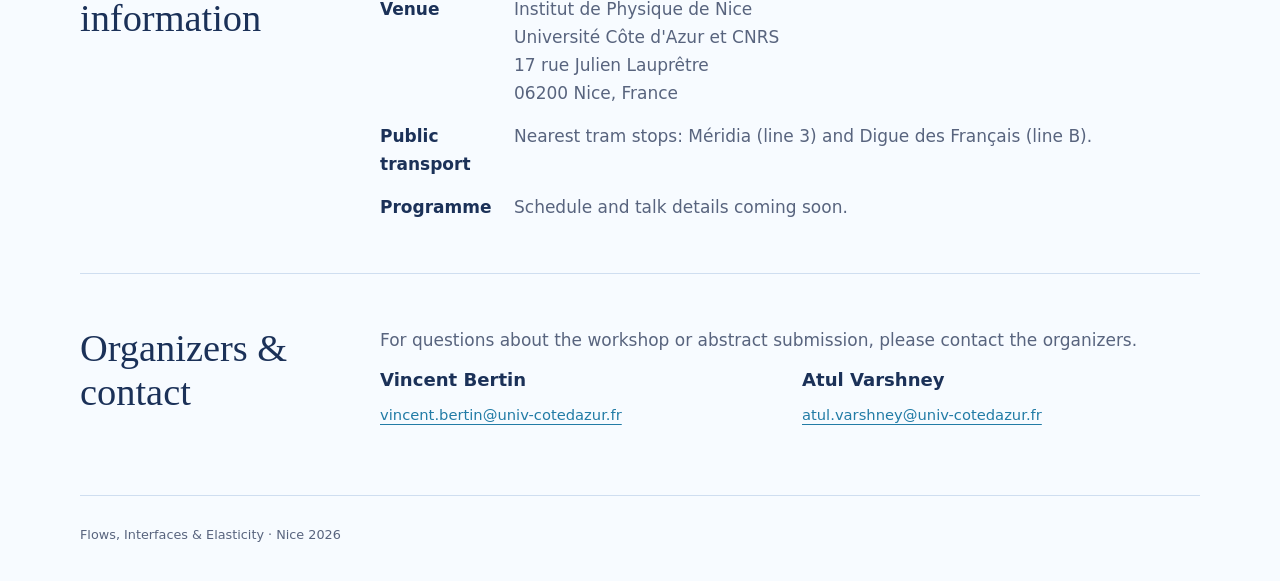
==== commit 317f01df: "Add files via upload" ====
--- a/workshop2026.html
+++ b/workshop2026.html
@@ -31,7 +31,7 @@
 </div></div>
 <div class="wrap">
 <nav class="nav" aria-label="Workshop sections"><a href="#about">About</a><a href="#speakers">Invited speakers</a><a href="#abstracts">Abstract submission</a><a href="#registration">Registration</a><a href="#practical">Practical information</a><a href="#contact">Contact</a></nav>
-<section id="about" class="section-grid"><h2>About the workshop</h2><div class="copy"><p>The workshop aims to bring together researchers from fluid mechanics, physics, and applied mathematics working on the interplay between fluid flows and deformable media, from fundamental questions to applied problems. The scientific program will be organized around three main themes:</p><ol><li>Fluid–Structure Interactions at low Re (elastohydrodynamics, lubrication, compliant boundaries)</li><li>Soft Interfaces (wetting, capillarity, elastocapillarity, interfacial instabilities)</li><li>Complex Fluid Flows (viscoelasticity, active matter, biofluidics)</li></ol><p>Contributed talks are welcome. Please submit an abstract by <strong>31 October 2026</strong>.</p></div></section>
+<section id="about" class="section-grid"><h2>About the workshop</h2><div class="copy"><p>The workshop aims to bring together researchers from fluid mechanics, physics, and applied mathematics working on the interplay between fluid flows and deformable media, from fundamental questions to applied problems. The scientific program will be organized around three main themes:</p><ol><li>Fluid–Structure Interactions at low Re (elastohydrodynamics, lubrication, compliant boundaries)</li><li>Soft Interfaces (wetting, capillarity, elastocapillarity, interfacial instabilities)</li><li>Complex Fluid Flows (viscoelasticity, active matter, biofluidics)</li></ol><p>Contributed talks are welcome. Please submit an abstract by <strong>31 October 2026</strong>.<p> <strong>Registration is free, but mandatory</strong>.</p></div></section>
 <section id="speakers"><h2>Invited speakers</h2>
 <ul class="speakers"><li><h3><a href="https://warwick.ac.uk/fac/sci/maths/people/staff/thery/" target="_blank" rel="noopener">Albane Thery</a></h3><p>University of Warwick<br>Microorganisms · active matter</p></li><li><h3><a href="https://www.uva.nl/en/profile/d/e/a.deblais/a.deblais.html" target="_blank" rel="noopener">Antoine Deblais</a></h3><p>University of Amsterdam<br>Complex fluids · active matter</p></li><li><h3><a href="https://ics-cnrs.unistra.fr/member-1005-Hourlier-Fargette%20Aur%C3%A9lie.html" target="_blank" rel="noopener">Aurélie Hourlier-Fargette</a></h3><p>University of Strasbourg<br>Elasticity · capillarity</p></li><li><h3><a href="https://auroreloisy.github.io/" target="_blank" rel="noopener">Aurore Loisy</a></h3><p>Aix-Marseille University<br>Fluid mechanics · biophysics</p></li><li><h3><a href="https://math.mit.edu/directory/profile.html?pid=35" target="_blank" rel="noopener">John W. M. Bush</a></h3><p>Massachusetts Institute of Technology<br>Fluid dynamics · interfacial phenomena</p></li><li><h3><a href="https://surowka.kft.pwr.edu.pl/" target="_blank" rel="noopener">Piotr Surówka (to be confirmed)</a></h3><p>Wrocław University of Science and Technology<br>Theoretical physics · hydrodynamics</p></li></ul></section>
 <section id="registration" class="section-grid"><h2>Registration</h2><div class="copy"><p>Registration is open. Please complete the form below to register for the workshop.</p><p class="small muted">If the form does not appear, <a href="https://docs.google.com/forms/d/e/1FAIpQLScHhDql3M7NqMBS3jYIjuFg_qmrz_577LHNUtNc5DKXLrAidw/viewform?usp=publish-editor" target="_blank" rel="noopener">open the registration form in a new tab</a>.</p><iframe class="registration-frame" src="https://docs.google.com/forms/d/e/1FAIpQLScHhDql3M7NqMBS3jYIjuFg_qmrz_577LHNUtNc5DKXLrAidw/viewform?embedded=true" title="Workshop registration form">Loading…</iframe></div></section>
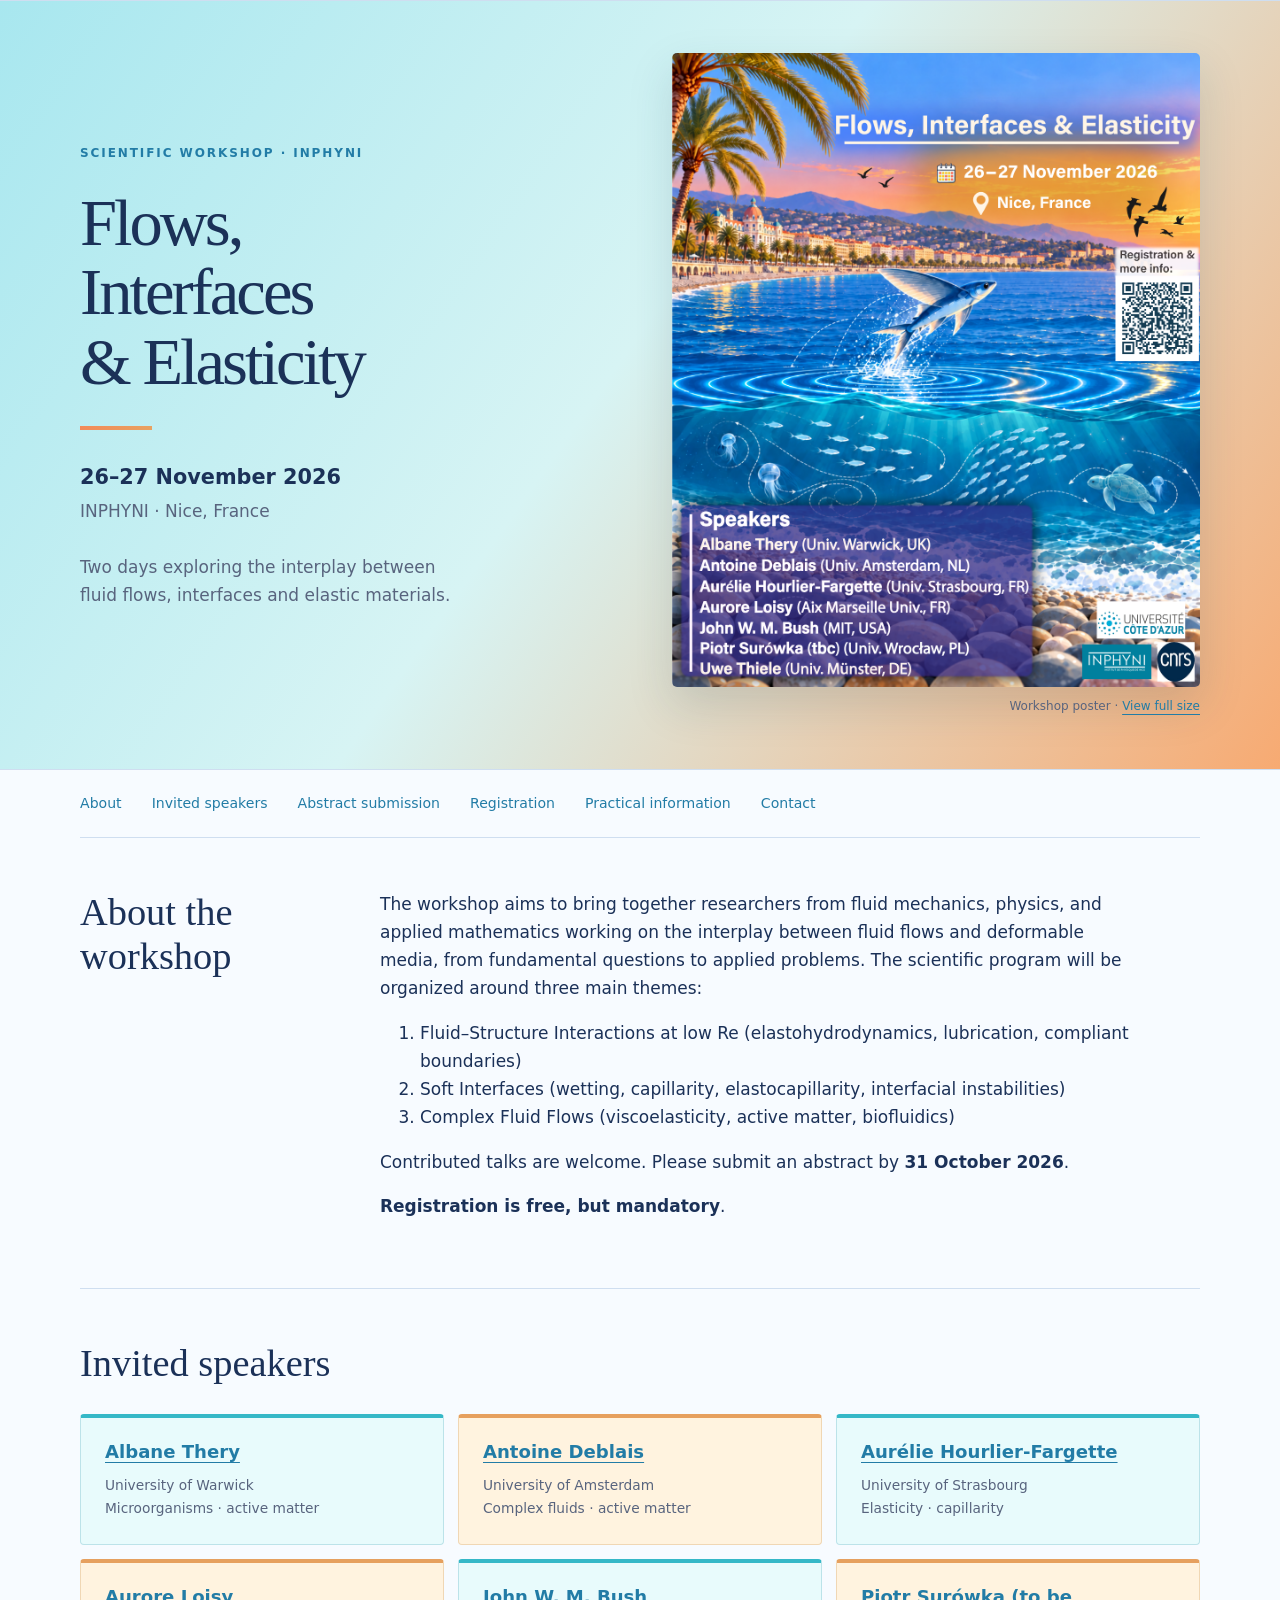
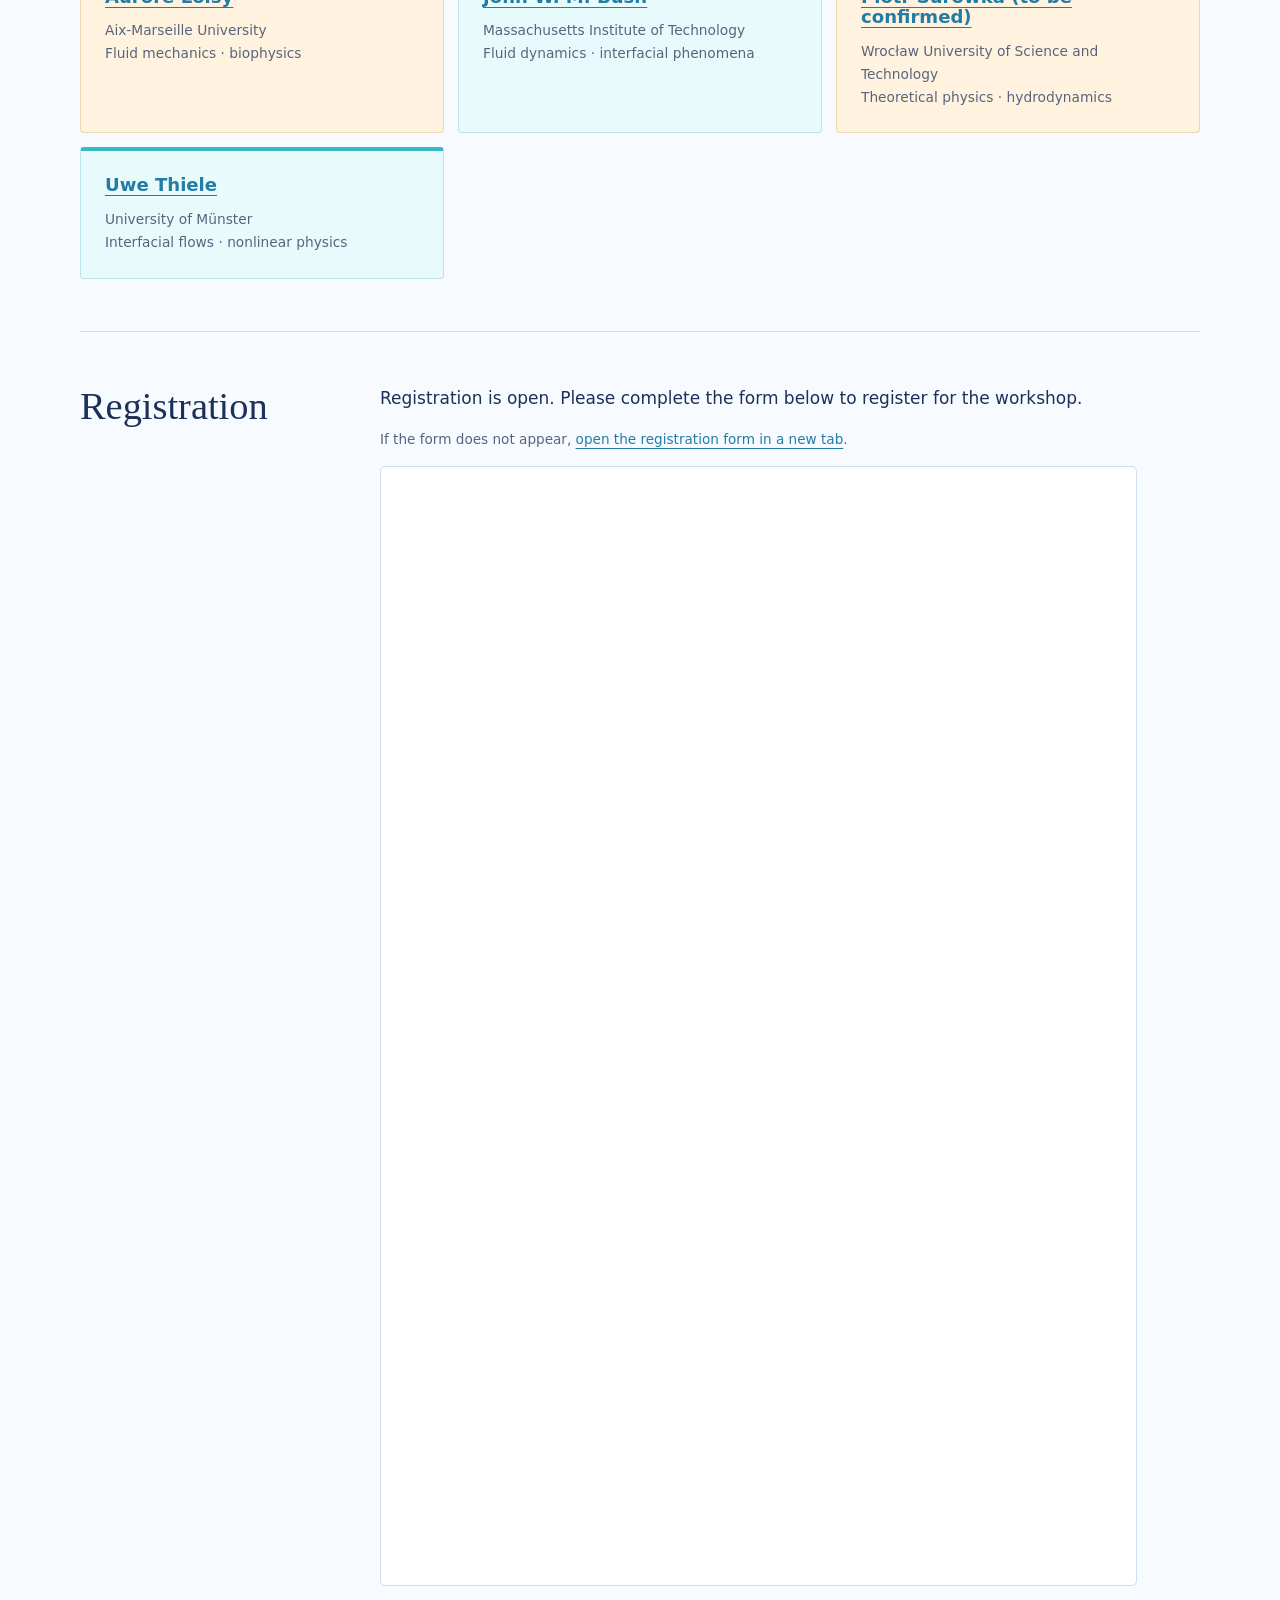
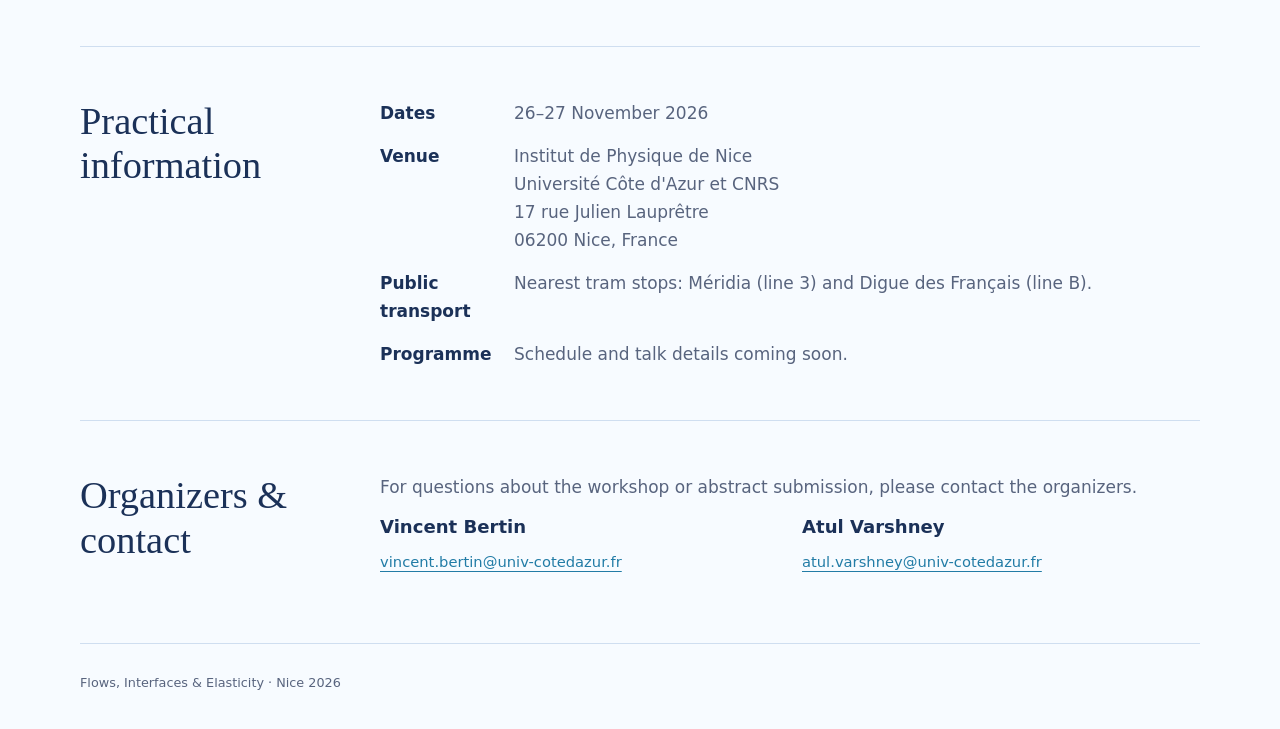
==== commit 2d579b00: "Add files via upload" ====
--- a/workshop2026.html
+++ b/workshop2026.html
@@ -33,7 +33,7 @@
 <nav class="nav" aria-label="Workshop sections"><a href="#about">About</a><a href="#speakers">Invited speakers</a><a href="#abstracts">Abstract submission</a><a href="#registration">Registration</a><a href="#practical">Practical information</a><a href="#contact">Contact</a></nav>
 <section id="about" class="section-grid"><h2>About the workshop</h2><div class="copy"><p>The workshop aims to bring together researchers from fluid mechanics, physics, and applied mathematics working on the interplay between fluid flows and deformable media, from fundamental questions to applied problems. The scientific program will be organized around three main themes:</p><ol><li>Fluid–Structure Interactions at low Re (elastohydrodynamics, lubrication, compliant boundaries)</li><li>Soft Interfaces (wetting, capillarity, elastocapillarity, interfacial instabilities)</li><li>Complex Fluid Flows (viscoelasticity, active matter, biofluidics)</li></ol><p>Contributed talks are welcome. Please submit an abstract by <strong>31 October 2026</strong>.<p> <strong>Registration is free, but mandatory</strong>.</p></div></section>
 <section id="speakers"><h2>Invited speakers</h2>
-<ul class="speakers"><li><h3><a href="https://warwick.ac.uk/fac/sci/maths/people/staff/thery/" target="_blank" rel="noopener">Albane Thery</a></h3><p>University of Warwick<br>Microorganisms · active matter</p></li><li><h3><a href="https://www.uva.nl/en/profile/d/e/a.deblais/a.deblais.html" target="_blank" rel="noopener">Antoine Deblais</a></h3><p>University of Amsterdam<br>Complex fluids · active matter</p></li><li><h3><a href="https://ics-cnrs.unistra.fr/member-1005-Hourlier-Fargette%20Aur%C3%A9lie.html" target="_blank" rel="noopener">Aurélie Hourlier-Fargette</a></h3><p>University of Strasbourg<br>Elasticity · capillarity</p></li><li><h3><a href="https://auroreloisy.github.io/" target="_blank" rel="noopener">Aurore Loisy</a></h3><p>Aix-Marseille University<br>Fluid mechanics · biophysics</p></li><li><h3><a href="https://math.mit.edu/directory/profile.html?pid=35" target="_blank" rel="noopener">John W. M. Bush</a></h3><p>Massachusetts Institute of Technology<br>Fluid dynamics · interfacial phenomena</p></li><li><h3><a href="https://surowka.kft.pwr.edu.pl/" target="_blank" rel="noopener">Piotr Surówka (to be confirmed)</a></h3><p>Wrocław University of Science and Technology<br>Theoretical physics · hydrodynamics</p></li></ul></section>
+<ul class="speakers"><li><h3><a href="https://warwick.ac.uk/fac/sci/maths/people/staff/thery/" target="_blank" rel="noopener">Albane Thery</a></h3><p>University of Warwick<br>Microorganisms · active matter</p></li><li><h3><a href="https://www.uva.nl/en/profile/d/e/a.deblais/a.deblais.html" target="_blank" rel="noopener">Antoine Deblais</a></h3><p>University of Amsterdam<br>Complex fluids · active matter</p></li><li><h3><a href="https://ics-cnrs.unistra.fr/member-1005-Hourlier-Fargette%20Aur%C3%A9lie.html" target="_blank" rel="noopener">Aurélie Hourlier-Fargette</a></h3><p>University of Strasbourg<br>Elasticity · capillarity</p></li><li><h3><a href="https://auroreloisy.github.io/" target="_blank" rel="noopener">Aurore Loisy</a></h3><p>Aix-Marseille University<br>Fluid mechanics · biophysics</p></li><li><h3><a href="https://math.mit.edu/directory/profile.html?pid=35" target="_blank" rel="noopener">John W. M. Bush</a></h3><p>Massachusetts Institute of Technology<br>Fluid dynamics · interfacial phenomena</p></li><li><h3><a href="https://surowka.kft.pwr.edu.pl/" target="_blank" rel="noopener">Piotr Surówka (to be confirmed)</a></h3><p>Wrocław University of Science and Technology<br>Theoretical physics · hydrodynamics</p></li><li><h3><a href="https://www.uni-muenster.de/Physik.TP/~thiele/" target="_blank" rel="noopener">Uwe Thiele</a></h3><p>University of Münster<br>Interfacial flows · nonlinear physics</p></li></ul></section>
 <section id="registration" class="section-grid"><h2>Registration</h2><div class="copy"><p>Registration is open. Please complete the form below to register for the workshop.</p><p class="small muted">If the form does not appear, <a href="https://docs.google.com/forms/d/e/1FAIpQLScHhDql3M7NqMBS3jYIjuFg_qmrz_577LHNUtNc5DKXLrAidw/viewform?usp=publish-editor" target="_blank" rel="noopener">open the registration form in a new tab</a>.</p><iframe class="registration-frame" src="https://docs.google.com/forms/d/e/1FAIpQLScHhDql3M7NqMBS3jYIjuFg_qmrz_577LHNUtNc5DKXLrAidw/viewform?embedded=true" title="Workshop registration form">Loading…</iframe></div></section>
 <section id="practical" class="section-grid"><h2>Practical information</h2><dl><dt>Dates</dt><dd><time datetime="2026-11-26">26</time>–<time datetime="2026-11-27">27 November 2026</time></dd><dt>Venue</dt><dd>Institut de Physique de Nice<br>Université Côte d'Azur et CNRS<br>17 rue Julien Lauprêtre<br>06200 Nice, France</dd><dt>Public transport</dt><dd>Nearest tram stops: Méridia (line 3) and Digue des Français (line B).</dd><dt>Programme</dt><dd>Schedule and talk details coming soon.</dd></dl></section>
 <section id="contact" class="section-grid"><h2>Organizers &amp; contact</h2><div><p class="muted">For questions about the workshop or abstract submission, please contact the organizers.</p><div class="contacts"><div><h3>Vincent Bertin</h3><p><a href="mailto:vincent.bertin@univ-cotedazur.fr">vincent.bertin@univ-cotedazur.fr</a></p></div><div><h3>Atul Varshney</h3><p><a href="mailto:atul.varshney@univ-cotedazur.fr">atul.varshney@univ-cotedazur.fr</a></p></div></div></div></section>
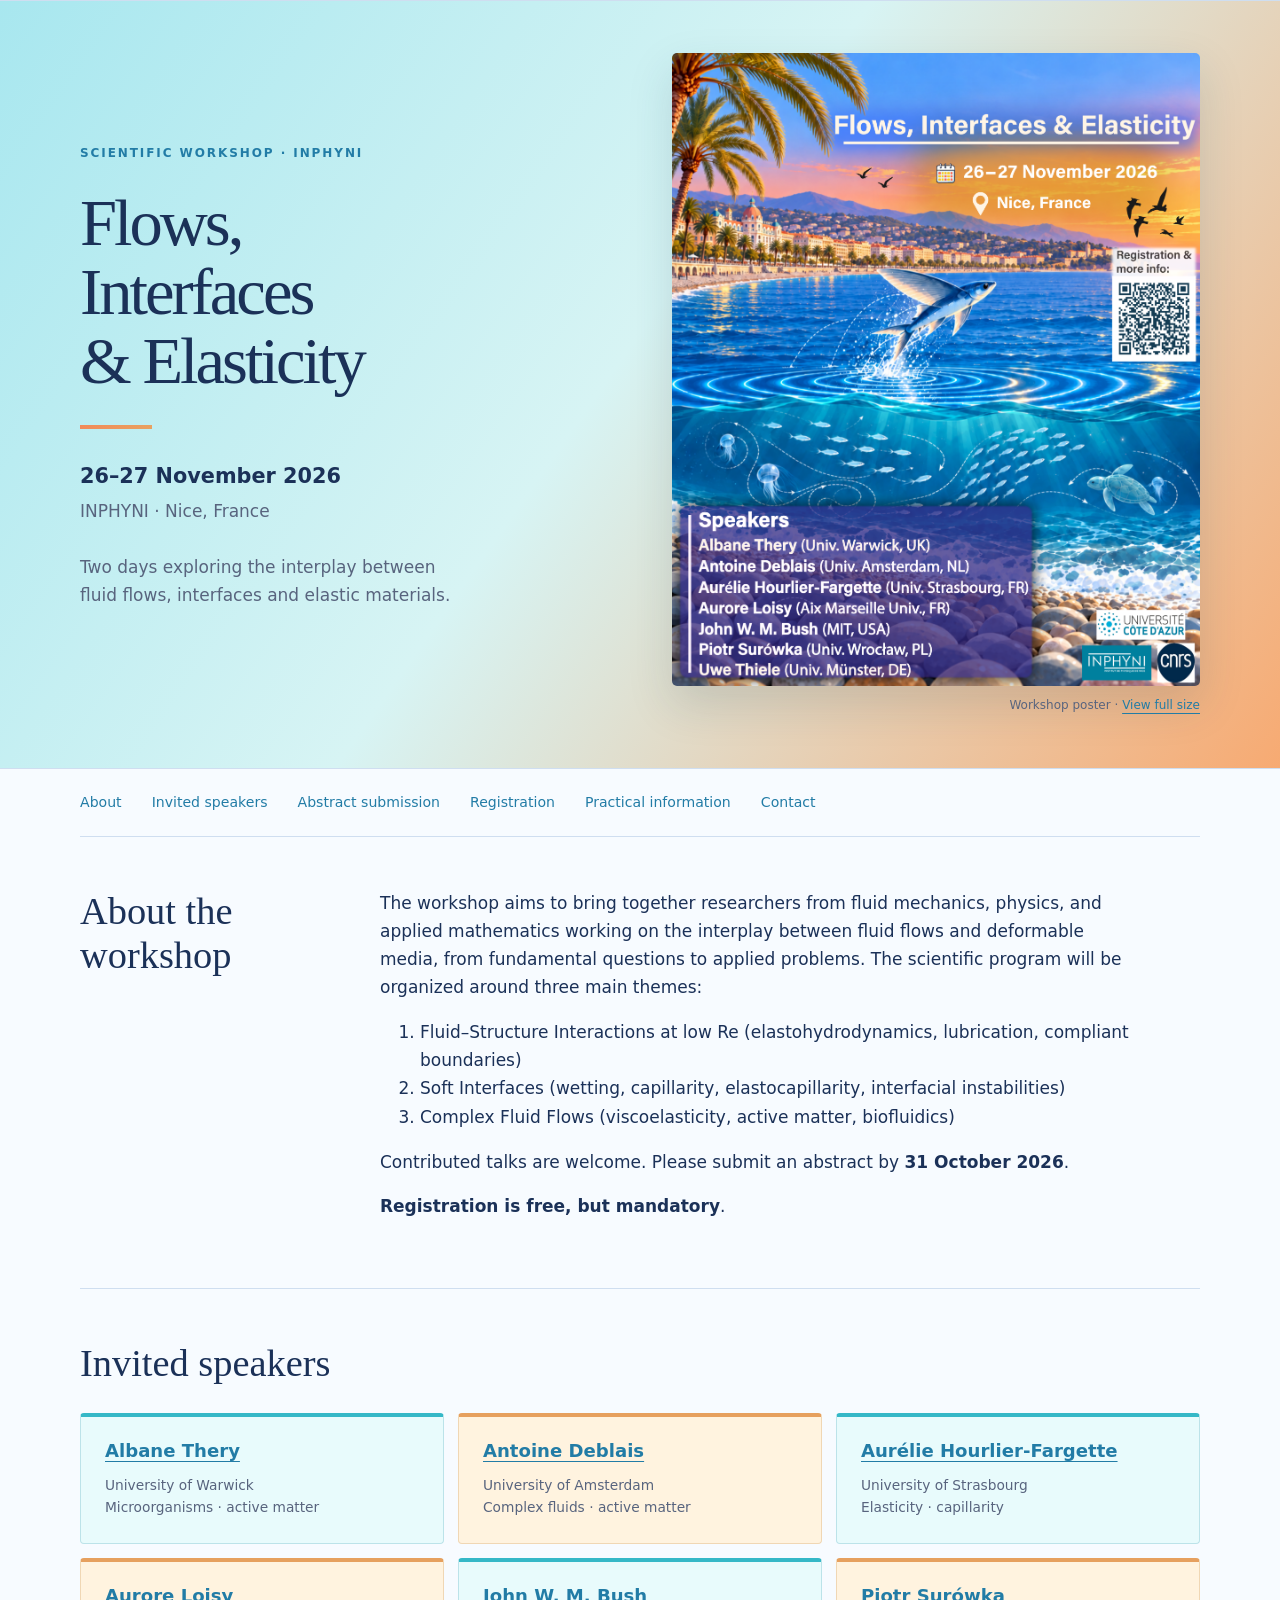
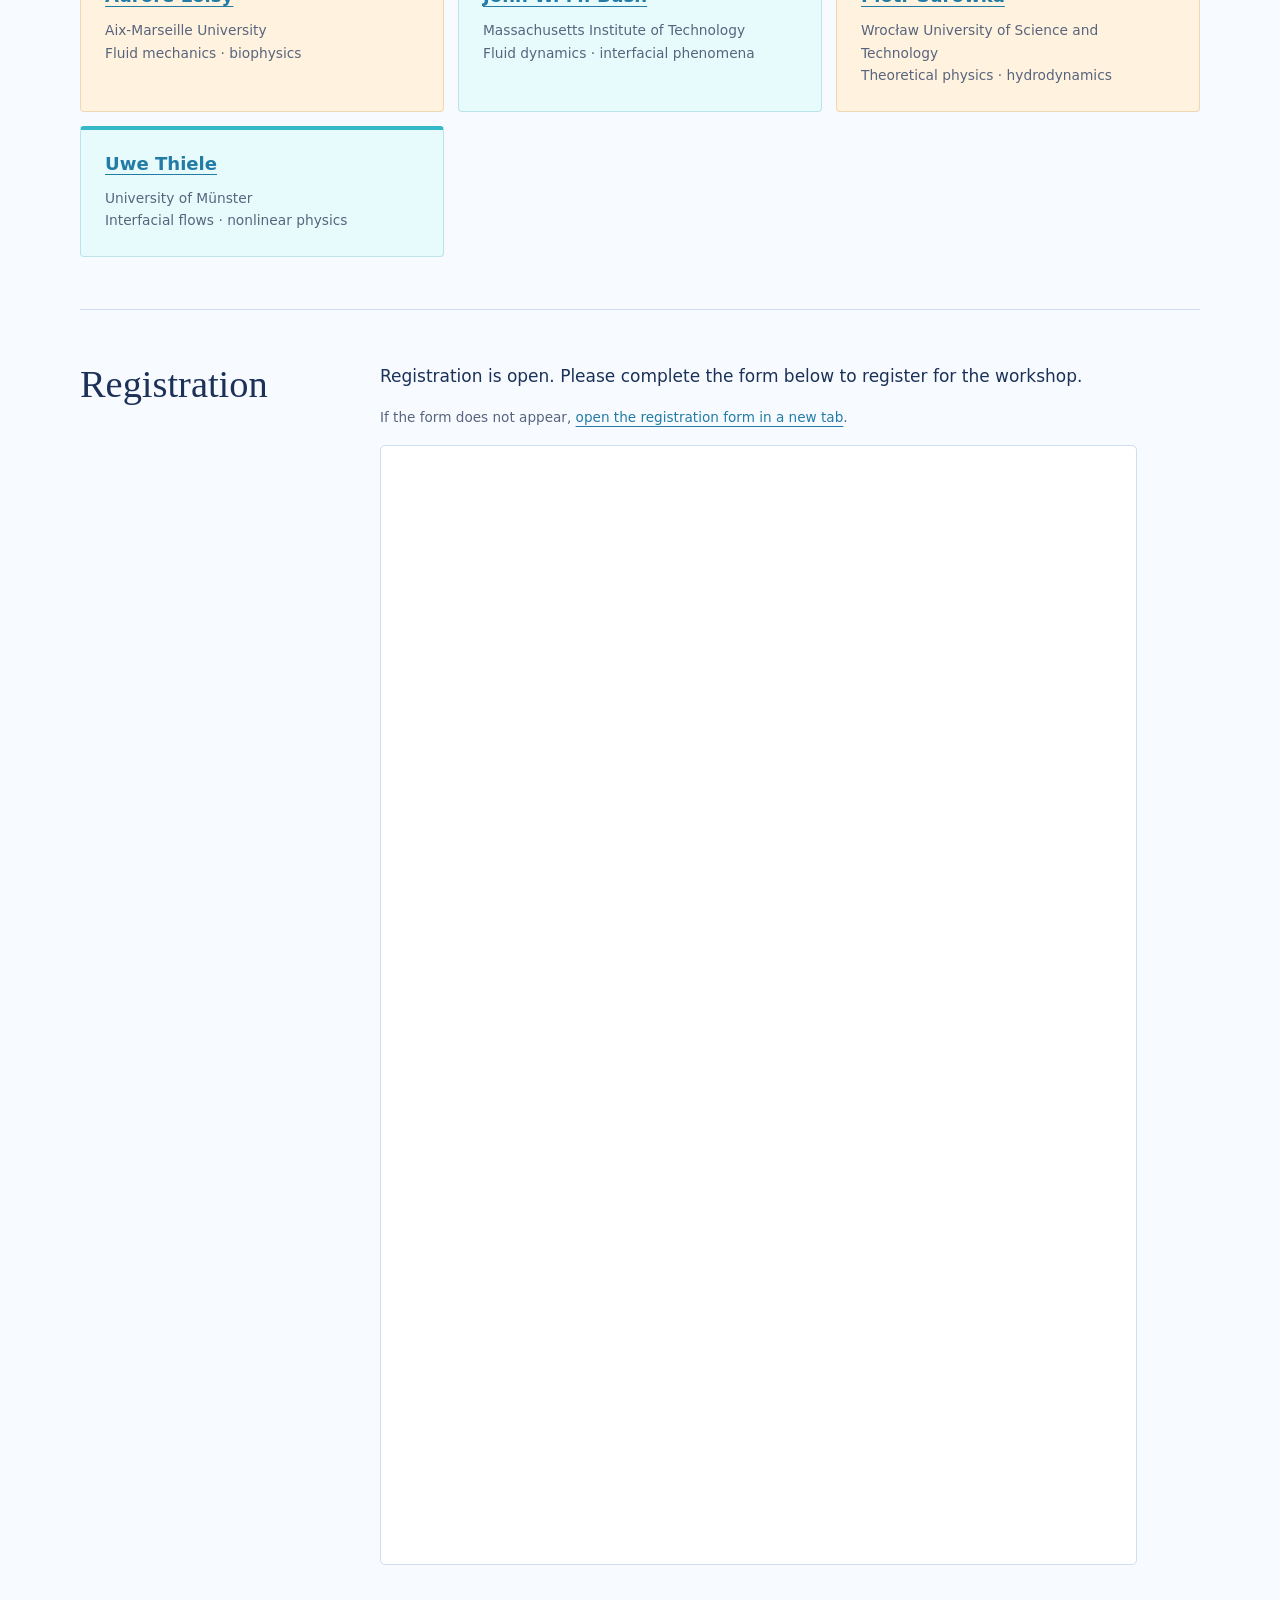
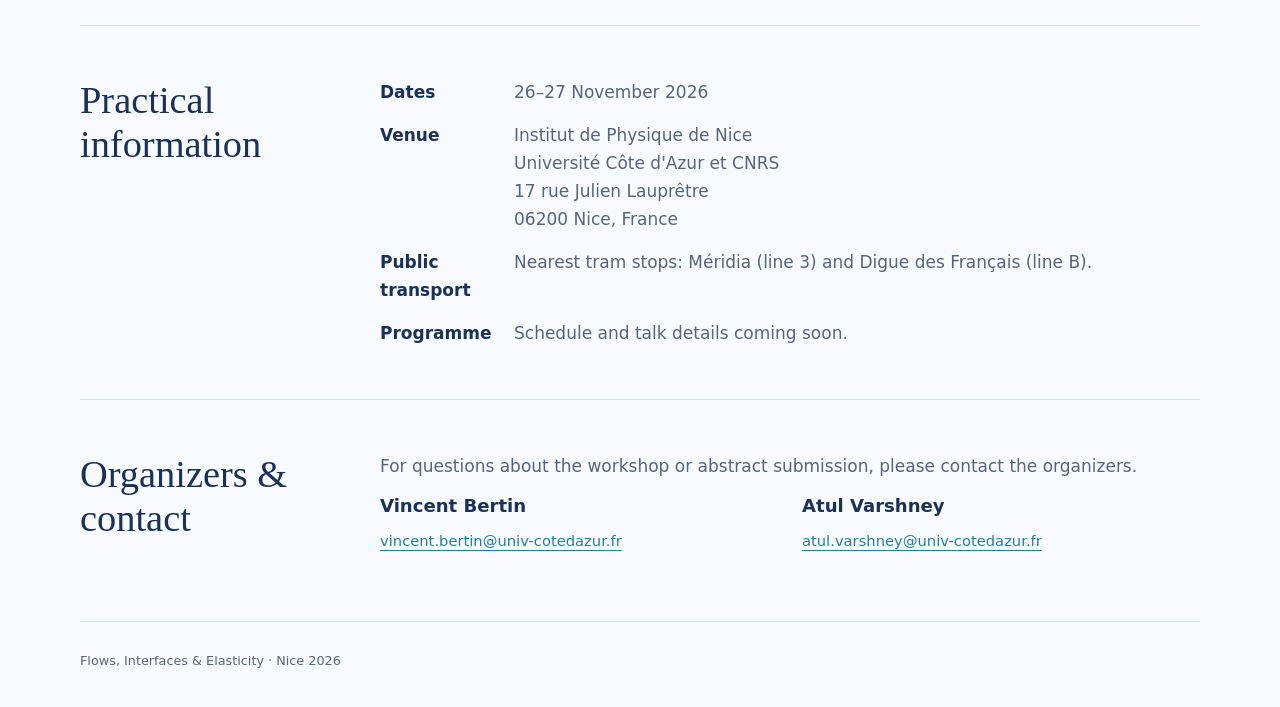
==== commit 599cef70: "Add files via upload" ====
--- a/workshop2026.html
+++ b/workshop2026.html
@@ -33,7 +33,7 @@
 <nav class="nav" aria-label="Workshop sections"><a href="#about">About</a><a href="#speakers">Invited speakers</a><a href="#abstracts">Abstract submission</a><a href="#registration">Registration</a><a href="#practical">Practical information</a><a href="#contact">Contact</a></nav>
 <section id="about" class="section-grid"><h2>About the workshop</h2><div class="copy"><p>The workshop aims to bring together researchers from fluid mechanics, physics, and applied mathematics working on the interplay between fluid flows and deformable media, from fundamental questions to applied problems. The scientific program will be organized around three main themes:</p><ol><li>Fluid–Structure Interactions at low Re (elastohydrodynamics, lubrication, compliant boundaries)</li><li>Soft Interfaces (wetting, capillarity, elastocapillarity, interfacial instabilities)</li><li>Complex Fluid Flows (viscoelasticity, active matter, biofluidics)</li></ol><p>Contributed talks are welcome. Please submit an abstract by <strong>31 October 2026</strong>.<p> <strong>Registration is free, but mandatory</strong>.</p></div></section>
 <section id="speakers"><h2>Invited speakers</h2>
-<ul class="speakers"><li><h3><a href="https://warwick.ac.uk/fac/sci/maths/people/staff/thery/" target="_blank" rel="noopener">Albane Thery</a></h3><p>University of Warwick<br>Microorganisms · active matter</p></li><li><h3><a href="https://www.uva.nl/en/profile/d/e/a.deblais/a.deblais.html" target="_blank" rel="noopener">Antoine Deblais</a></h3><p>University of Amsterdam<br>Complex fluids · active matter</p></li><li><h3><a href="https://ics-cnrs.unistra.fr/member-1005-Hourlier-Fargette%20Aur%C3%A9lie.html" target="_blank" rel="noopener">Aurélie Hourlier-Fargette</a></h3><p>University of Strasbourg<br>Elasticity · capillarity</p></li><li><h3><a href="https://auroreloisy.github.io/" target="_blank" rel="noopener">Aurore Loisy</a></h3><p>Aix-Marseille University<br>Fluid mechanics · biophysics</p></li><li><h3><a href="https://math.mit.edu/directory/profile.html?pid=35" target="_blank" rel="noopener">John W. M. Bush</a></h3><p>Massachusetts Institute of Technology<br>Fluid dynamics · interfacial phenomena</p></li><li><h3><a href="https://surowka.kft.pwr.edu.pl/" target="_blank" rel="noopener">Piotr Surówka (to be confirmed)</a></h3><p>Wrocław University of Science and Technology<br>Theoretical physics · hydrodynamics</p></li><li><h3><a href="https://www.uni-muenster.de/Physik.TP/~thiele/" target="_blank" rel="noopener">Uwe Thiele</a></h3><p>University of Münster<br>Interfacial flows · nonlinear physics</p></li></ul></section>
+<ul class="speakers"><li><h3><a href="https://warwick.ac.uk/fac/sci/maths/people/staff/thery/" target="_blank" rel="noopener">Albane Thery</a></h3><p>University of Warwick<br>Microorganisms · active matter</p></li><li><h3><a href="https://www.uva.nl/en/profile/d/e/a.deblais/a.deblais.html" target="_blank" rel="noopener">Antoine Deblais</a></h3><p>University of Amsterdam<br>Complex fluids · active matter</p></li><li><h3><a href="https://ics-cnrs.unistra.fr/member-1005-Hourlier-Fargette%20Aur%C3%A9lie.html" target="_blank" rel="noopener">Aurélie Hourlier-Fargette</a></h3><p>University of Strasbourg<br>Elasticity · capillarity</p></li><li><h3><a href="https://auroreloisy.github.io/" target="_blank" rel="noopener">Aurore Loisy</a></h3><p>Aix-Marseille University<br>Fluid mechanics · biophysics</p></li><li><h3><a href="https://math.mit.edu/directory/profile.html?pid=35" target="_blank" rel="noopener">John W. M. Bush</a></h3><p>Massachusetts Institute of Technology<br>Fluid dynamics · interfacial phenomena</p></li><li><h3><a href="https://surowka.kft.pwr.edu.pl/" target="_blank" rel="noopener">Piotr Surówka</a></h3><p>Wrocław University of Science and Technology<br>Theoretical physics · hydrodynamics</p></li><li><h3><a href="https://www.uni-muenster.de/Physik.TP/~thiele/" target="_blank" rel="noopener">Uwe Thiele</a></h3><p>University of Münster<br>Interfacial flows · nonlinear physics</p></li></ul></section>
 <section id="registration" class="section-grid"><h2>Registration</h2><div class="copy"><p>Registration is open. Please complete the form below to register for the workshop.</p><p class="small muted">If the form does not appear, <a href="https://docs.google.com/forms/d/e/1FAIpQLScHhDql3M7NqMBS3jYIjuFg_qmrz_577LHNUtNc5DKXLrAidw/viewform?usp=publish-editor" target="_blank" rel="noopener">open the registration form in a new tab</a>.</p><iframe class="registration-frame" src="https://docs.google.com/forms/d/e/1FAIpQLScHhDql3M7NqMBS3jYIjuFg_qmrz_577LHNUtNc5DKXLrAidw/viewform?embedded=true" title="Workshop registration form">Loading…</iframe></div></section>
 <section id="practical" class="section-grid"><h2>Practical information</h2><dl><dt>Dates</dt><dd><time datetime="2026-11-26">26</time>–<time datetime="2026-11-27">27 November 2026</time></dd><dt>Venue</dt><dd>Institut de Physique de Nice<br>Université Côte d'Azur et CNRS<br>17 rue Julien Lauprêtre<br>06200 Nice, France</dd><dt>Public transport</dt><dd>Nearest tram stops: Méridia (line 3) and Digue des Français (line B).</dd><dt>Programme</dt><dd>Schedule and talk details coming soon.</dd></dl></section>
 <section id="contact" class="section-grid"><h2>Organizers &amp; contact</h2><div><p class="muted">For questions about the workshop or abstract submission, please contact the organizers.</p><div class="contacts"><div><h3>Vincent Bertin</h3><p><a href="mailto:vincent.bertin@univ-cotedazur.fr">vincent.bertin@univ-cotedazur.fr</a></p></div><div><h3>Atul Varshney</h3><p><a href="mailto:atul.varshney@univ-cotedazur.fr">atul.varshney@univ-cotedazur.fr</a></p></div></div></div></section>
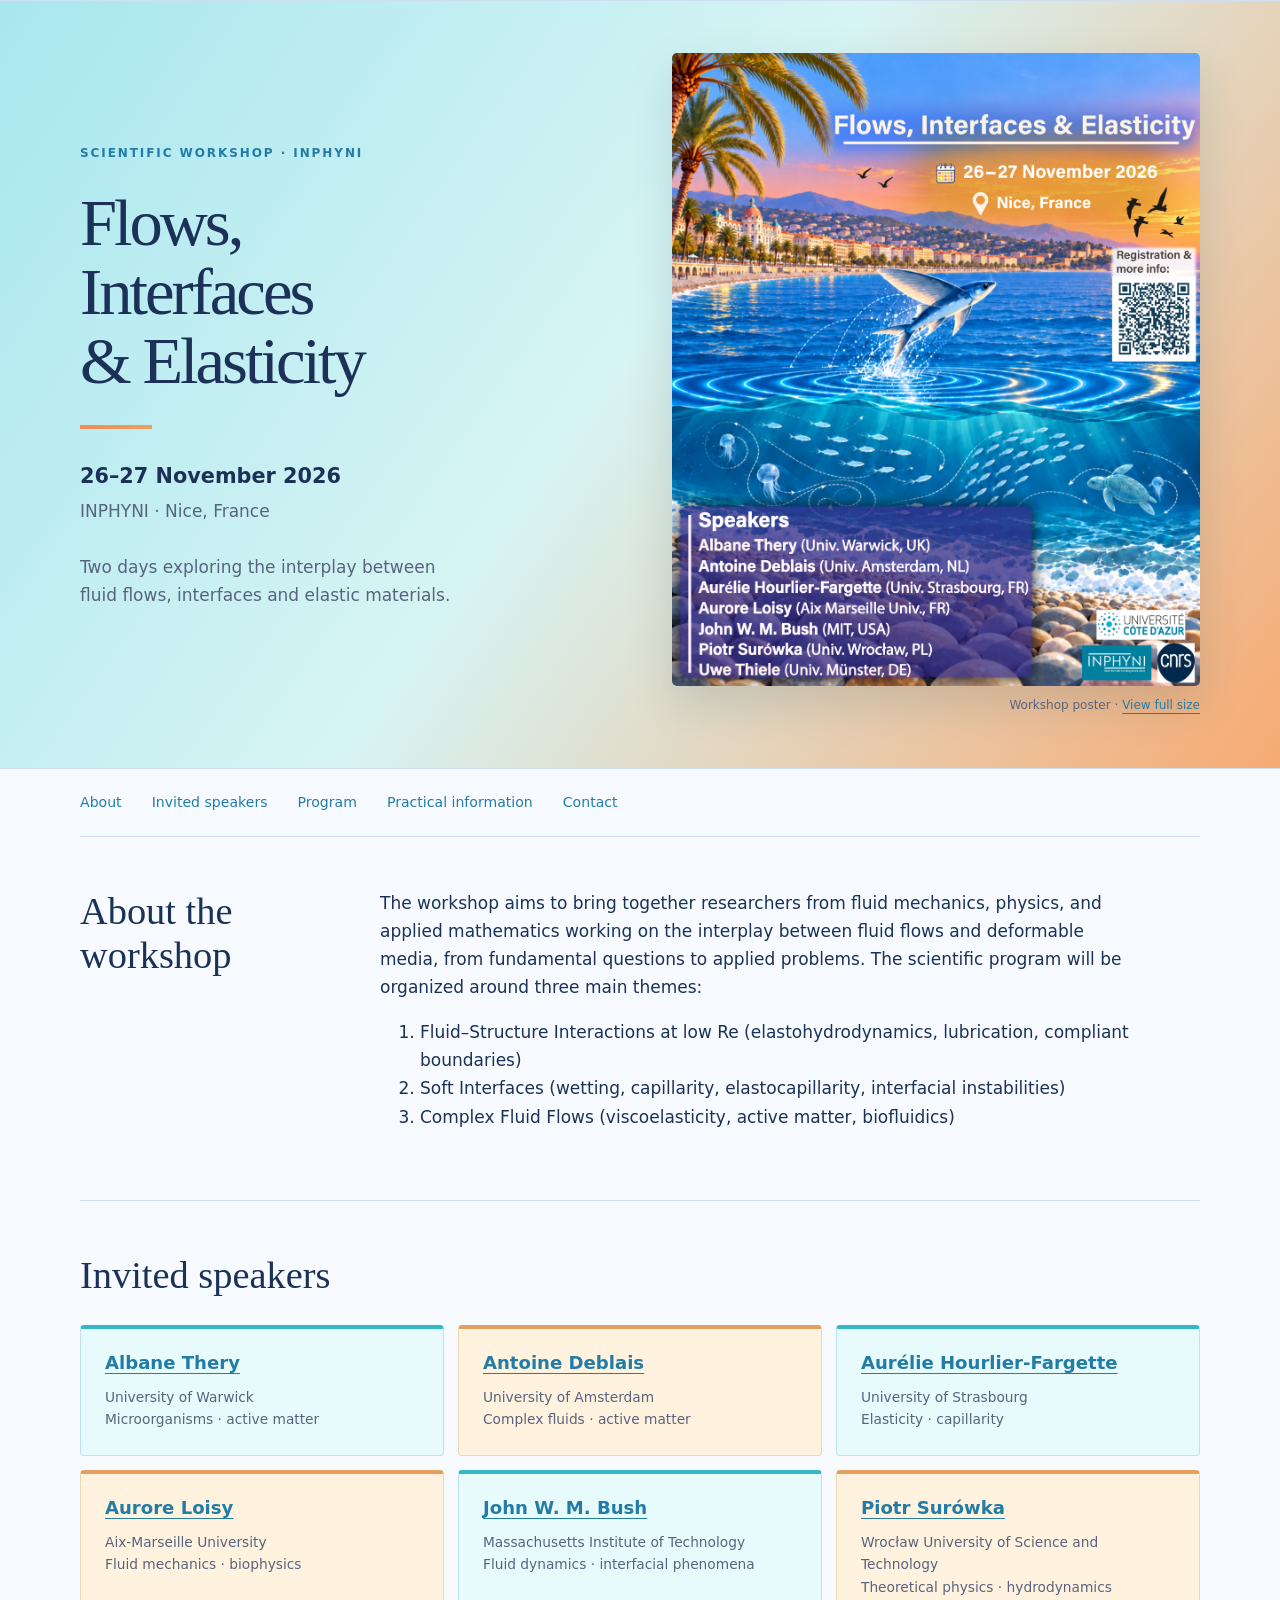
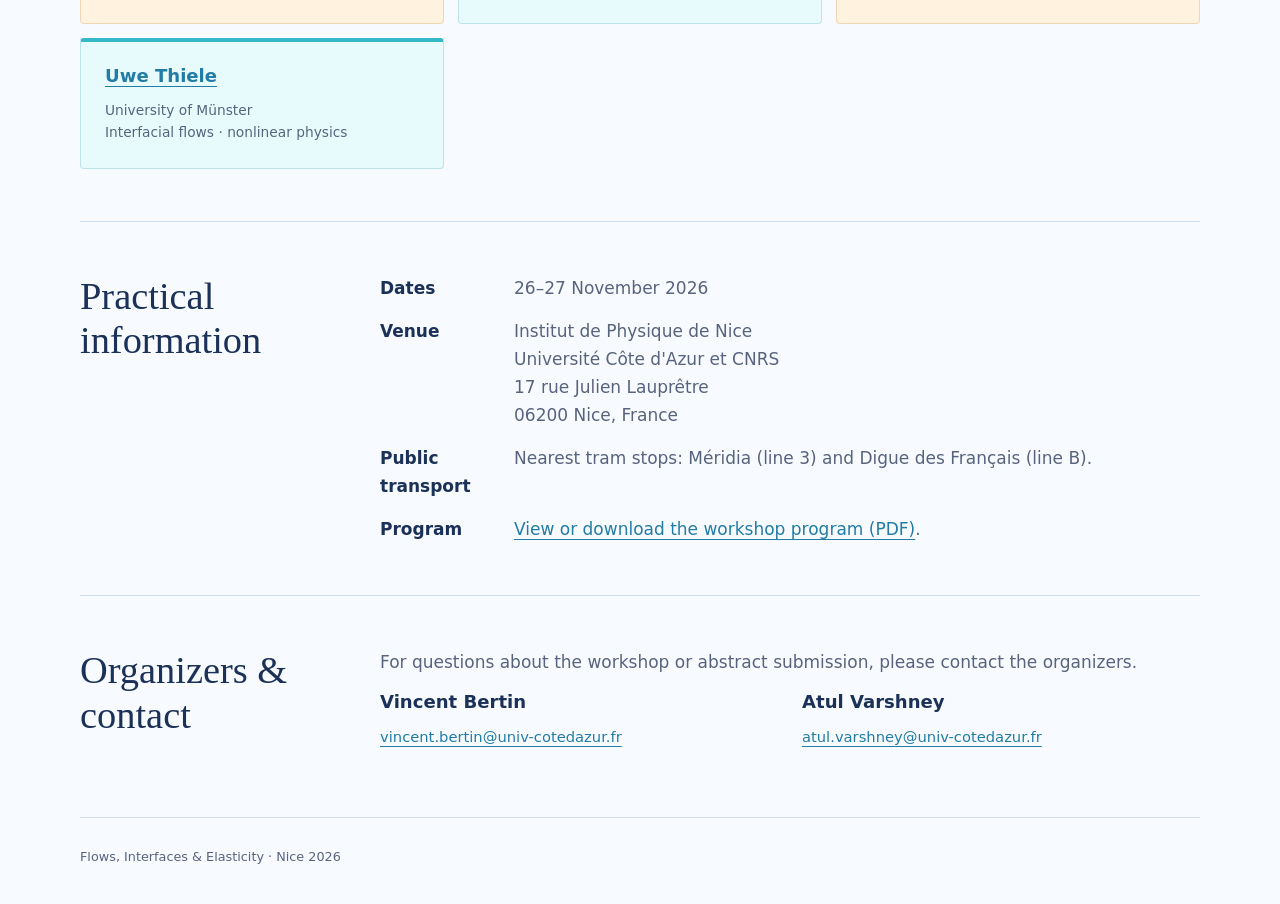
==== commit 99e37f3b: "Add files via upload" ====
--- a/workshop2026.html
+++ b/workshop2026.html
@@ -30,12 +30,11 @@
 <figure><a href="workshop2026-poster.png" aria-label="View the full workshop poster"><img src="workshop2026-poster.png" width="1145" height="1375" alt="Workshop poster: Flows, Interfaces &amp; Elasticity, 26–27 November 2026, Nice, France. A flying fish rises above a turquoise Mediterranean sea beneath a pink and orange sunset."></a><figcaption>Workshop poster · <a href="workshop2026-poster.png">View full size</a></figcaption></figure>
 </div></div>
 <div class="wrap">
-<nav class="nav" aria-label="Workshop sections"><a href="#about">About</a><a href="#speakers">Invited speakers</a><a href="#abstracts">Abstract submission</a><a href="#registration">Registration</a><a href="#practical">Practical information</a><a href="#contact">Contact</a></nav>
-<section id="about" class="section-grid"><h2>About the workshop</h2><div class="copy"><p>The workshop aims to bring together researchers from fluid mechanics, physics, and applied mathematics working on the interplay between fluid flows and deformable media, from fundamental questions to applied problems. The scientific program will be organized around three main themes:</p><ol><li>Fluid–Structure Interactions at low Re (elastohydrodynamics, lubrication, compliant boundaries)</li><li>Soft Interfaces (wetting, capillarity, elastocapillarity, interfacial instabilities)</li><li>Complex Fluid Flows (viscoelasticity, active matter, biofluidics)</li></ol><p>Contributed talks are welcome. Please submit an abstract by <strong>31 October 2026</strong>.<p> <strong>Registration is free, but mandatory</strong>.</p></div></section>
+<nav class="nav" aria-label="Workshop sections"><a href="#about">About</a><a href="#speakers">Invited speakers</a><a href="WorkshopNov2026.pdf" target="_blank" rel="noopener">Program</a><a href="#practical">Practical information</a><a href="#contact">Contact</a></nav>
+<section id="about" class="section-grid"><h2>About the workshop</h2><div class="copy"><p>The workshop aims to bring together researchers from fluid mechanics, physics, and applied mathematics working on the interplay between fluid flows and deformable media, from fundamental questions to applied problems. The scientific program will be organized around three main themes:</p><ol><li>Fluid–Structure Interactions at low Re (elastohydrodynamics, lubrication, compliant boundaries)</li><li>Soft Interfaces (wetting, capillarity, elastocapillarity, interfacial instabilities)</li><li>Complex Fluid Flows (viscoelasticity, active matter, biofluidics)</li></ol></div></section>
 <section id="speakers"><h2>Invited speakers</h2>
 <ul class="speakers"><li><h3><a href="https://warwick.ac.uk/fac/sci/maths/people/staff/thery/" target="_blank" rel="noopener">Albane Thery</a></h3><p>University of Warwick<br>Microorganisms · active matter</p></li><li><h3><a href="https://www.uva.nl/en/profile/d/e/a.deblais/a.deblais.html" target="_blank" rel="noopener">Antoine Deblais</a></h3><p>University of Amsterdam<br>Complex fluids · active matter</p></li><li><h3><a href="https://ics-cnrs.unistra.fr/member-1005-Hourlier-Fargette%20Aur%C3%A9lie.html" target="_blank" rel="noopener">Aurélie Hourlier-Fargette</a></h3><p>University of Strasbourg<br>Elasticity · capillarity</p></li><li><h3><a href="https://auroreloisy.github.io/" target="_blank" rel="noopener">Aurore Loisy</a></h3><p>Aix-Marseille University<br>Fluid mechanics · biophysics</p></li><li><h3><a href="https://math.mit.edu/directory/profile.html?pid=35" target="_blank" rel="noopener">John W. M. Bush</a></h3><p>Massachusetts Institute of Technology<br>Fluid dynamics · interfacial phenomena</p></li><li><h3><a href="https://surowka.kft.pwr.edu.pl/" target="_blank" rel="noopener">Piotr Surówka</a></h3><p>Wrocław University of Science and Technology<br>Theoretical physics · hydrodynamics</p></li><li><h3><a href="https://www.uni-muenster.de/Physik.TP/~thiele/" target="_blank" rel="noopener">Uwe Thiele</a></h3><p>University of Münster<br>Interfacial flows · nonlinear physics</p></li></ul></section>
-<section id="registration" class="section-grid"><h2>Registration</h2><div class="copy"><p>Registration is open. Please complete the form below to register for the workshop.</p><p class="small muted">If the form does not appear, <a href="https://docs.google.com/forms/d/e/1FAIpQLScHhDql3M7NqMBS3jYIjuFg_qmrz_577LHNUtNc5DKXLrAidw/viewform?usp=publish-editor" target="_blank" rel="noopener">open the registration form in a new tab</a>.</p><iframe class="registration-frame" src="https://docs.google.com/forms/d/e/1FAIpQLScHhDql3M7NqMBS3jYIjuFg_qmrz_577LHNUtNc5DKXLrAidw/viewform?embedded=true" title="Workshop registration form">Loading…</iframe></div></section>
-<section id="practical" class="section-grid"><h2>Practical information</h2><dl><dt>Dates</dt><dd><time datetime="2026-11-26">26</time>–<time datetime="2026-11-27">27 November 2026</time></dd><dt>Venue</dt><dd>Institut de Physique de Nice<br>Université Côte d'Azur et CNRS<br>17 rue Julien Lauprêtre<br>06200 Nice, France</dd><dt>Public transport</dt><dd>Nearest tram stops: Méridia (line 3) and Digue des Français (line B).</dd><dt>Programme</dt><dd>Schedule and talk details coming soon.</dd></dl></section>
+<section id="practical" class="section-grid"><h2>Practical information</h2><dl><dt>Dates</dt><dd><time datetime="2026-11-26">26</time>–<time datetime="2026-11-27">27 November 2026</time></dd><dt>Venue</dt><dd>Institut de Physique de Nice<br>Université Côte d'Azur et CNRS<br>17 rue Julien Lauprêtre<br>06200 Nice, France</dd><dt>Public transport</dt><dd>Nearest tram stops: Méridia (line 3) and Digue des Français (line B).</dd><dt>Program</dt><dd><a href="WorkshopNov2026.pdf" target="_blank" rel="noopener">View or download the workshop program (PDF)</a>.</dd></dl></section>
 <section id="contact" class="section-grid"><h2>Organizers &amp; contact</h2><div><p class="muted">For questions about the workshop or abstract submission, please contact the organizers.</p><div class="contacts"><div><h3>Vincent Bertin</h3><p><a href="mailto:vincent.bertin@univ-cotedazur.fr">vincent.bertin@univ-cotedazur.fr</a></p></div><div><h3>Atul Varshney</h3><p><a href="mailto:atul.varshney@univ-cotedazur.fr">atul.varshney@univ-cotedazur.fr</a></p></div></div></div></section>
 <footer><span>Flows, Interfaces &amp; Elasticity · Nice 2026</span></footer>
 </div>
